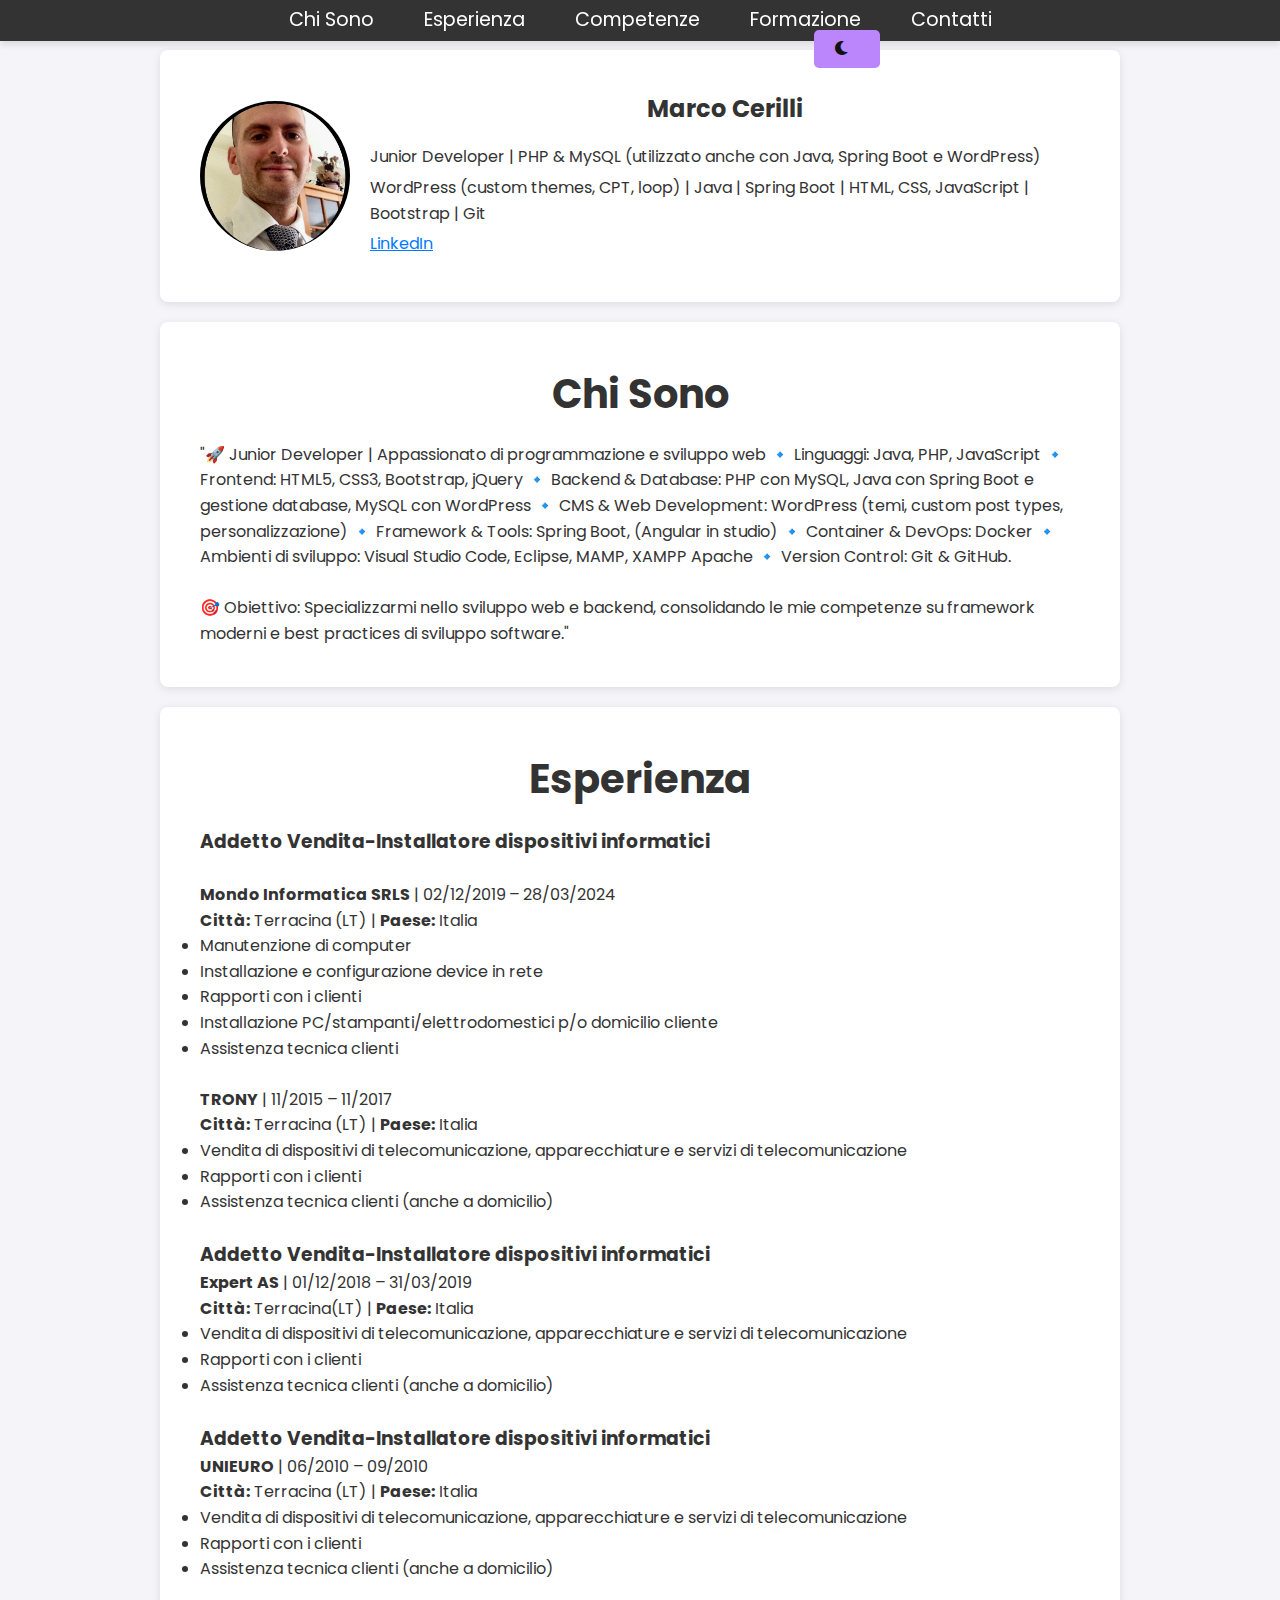
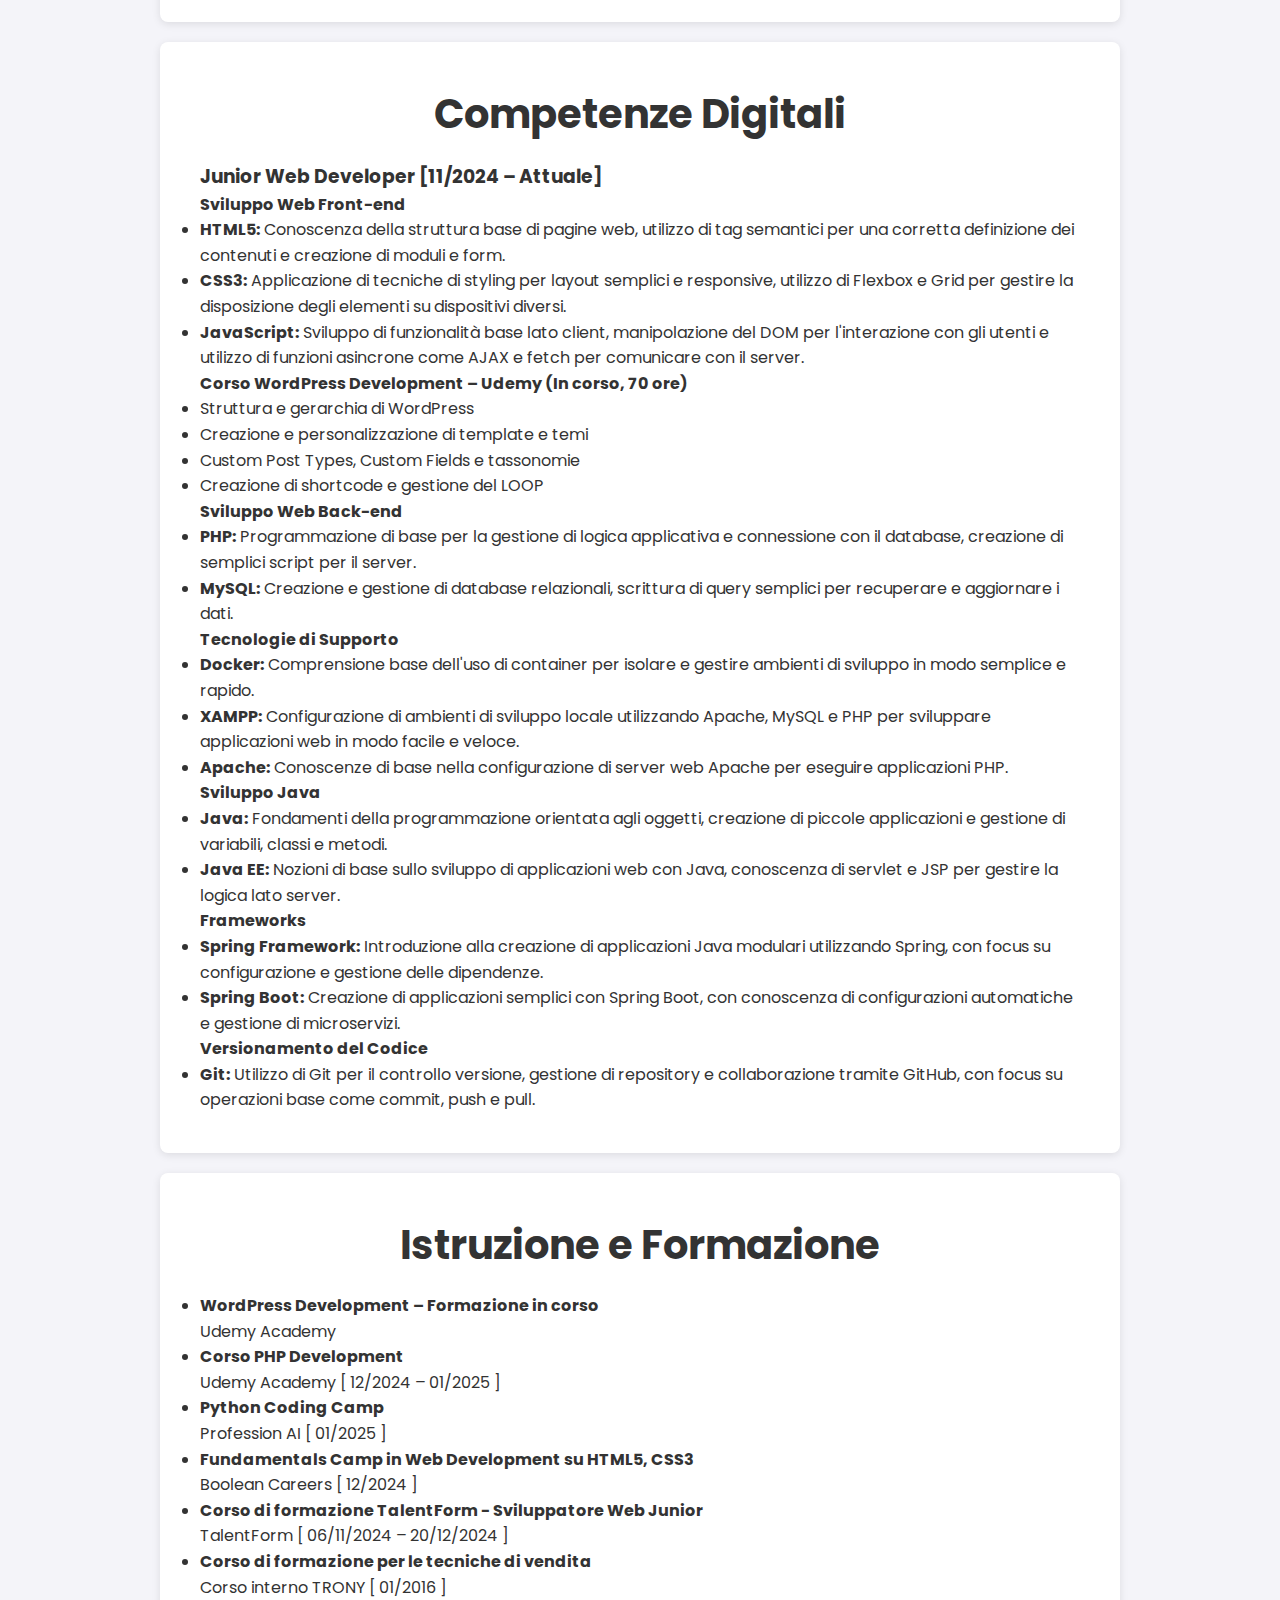
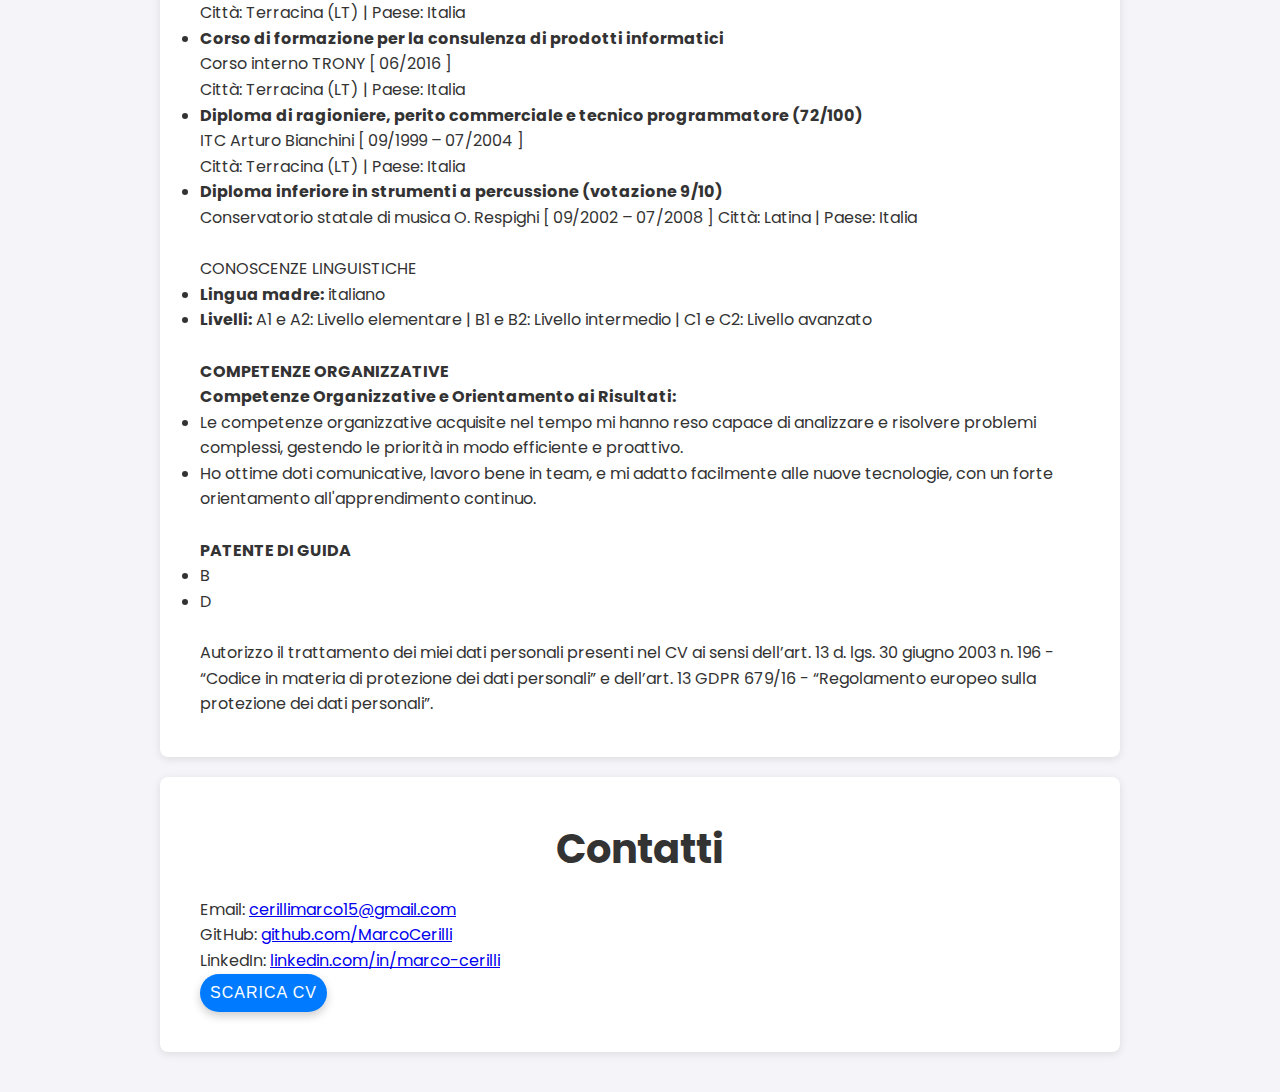
==== index.html @ 7a3f67c1 "Update index.html" ====
<!DOCTYPE html>
<html lang="it">
<head>
    <meta charset="UTF-8">
    <meta name="viewport" content="width=device-width, initial-scale=1.0">
    <title>CV Interattivo - Marco Cerilli</title>
    <link rel="stylesheet" href="style.css">
    <link rel="stylesheet" href="https://cdnjs.cloudflare.com/ajax/libs/font-awesome/6.0.0-beta3/css/all.min.css">
    <link rel="stylesheet" href="//fonts.googleapis.com/css2?family=Poppins:wght@300;400;600&display=swap" >


</head>
<body>


    <button id="darkModeBtn">
        <i class="fas fa-moon"></i> <!-- Icona luna -->
    </button>

    <section class="profile">
        <img src="foto_profilo.jpg" alt="Profile Picture">
        <div class="info">
            <h2>Marco Cerilli</h2>
            <p>Junior Developer | PHP & MySQL (utilizzato anche con Java, Spring Boot e WordPress)</p>
            <p>WordPress (custom themes, CPT, loop) | Java | Spring Boot | HTML, CSS, JavaScript | Bootstrap | Git</p>
            <p><a href="https://www.linkedin.com/in/marco-cerillia/">LinkedIn</a></p>
        </div>
    </section>
    <nav>
        <ul>
            <li><a href="#about">Chi Sono</a></li>
            <li><a href="#experience">Esperienza</a></li>
            <li><a href="#skills">Competenze</a></li>
            <li><a href="#education">Formazione</a></li>
            <li><a href="#contact">Contatti</a></li>
        </ul>
    </nav>
    
    <section id="about">
        <h2>Chi Sono</h2>
        <p>"🚀 Junior Developer | Appassionato di programmazione e sviluppo web
            🔹 Linguaggi: Java, PHP, JavaScript
            🔹 Frontend: HTML5, CSS3, Bootstrap, jQuery
            🔹 Backend & Database: PHP con MySQL, Java con Spring Boot e gestione database, MySQL con WordPress
            🔹 CMS & Web Development: WordPress (temi, custom post types, personalizzazione)
            🔹 Framework & Tools: Spring Boot, (Angular in studio)
            🔹 Container & DevOps: Docker
            🔹 Ambienti di sviluppo: Visual Studio Code, Eclipse, MAMP, XAMPP Apache
            🔹 Version Control: Git & GitHub.
            <br>
            <br>
            🎯 Obiettivo: Specializzarmi nello sviluppo web e backend, consolidando le mie competenze su framework moderni e best practices di sviluppo software."   </p>
    </section>

    <section id="experience">
        <h2>Esperienza</h2>
        
        <div class="job">
            <h3>Addetto Vendita-Installatore dispositivi informatici</h3><br>
            <p><strong>Mondo Informatica SRLS</strong> | 02/12/2019 – 28/03/2024</p>
            <p><strong>Città:</strong> Terracina (LT) | <strong>Paese:</strong> Italia</p>
            <ul>
                <li>Manutenzione di computer</li>
                <li>Installazione e configurazione device in rete</li>
                <li>Rapporti con i clienti</li>
                <li>Installazione PC/stampanti/elettrodomestici p/o domicilio cliente</li>
                <li>Assistenza tecnica clienti</li><br>
            </ul>
        </div>
    
        <div class="job">
            <p><strong>TRONY</strong> | 11/2015 – 11/2017</p>
            <p><strong>Città:</strong> Terracina (LT) | <strong>Paese:</strong> Italia</p>
            <ul>
                <li>Vendita di dispositivi di telecomunicazione, apparecchiature e servizi di telecomunicazione</li>
                <li>Rapporti con i clienti</li>
                <li>Assistenza tecnica clienti (anche a domicilio)</li><br>
            </ul>
        </div>
    
        <div class="job">
            <h3>Addetto Vendita-Installatore dispositivi informatici</h3>
            <p><strong>Expert AS</strong> | 01/12/2018 – 31/03/2019</p>
            <p><strong>Città:</strong> Terracina(LT)  | <strong>Paese:</strong> Italia</p>
            <ul>
                <li>Vendita di dispositivi di telecomunicazione, apparecchiature e servizi di telecomunicazione</li>
                <li>Rapporti con i clienti</li>
                <li>Assistenza tecnica clienti (anche a domicilio)</li><br>
            </ul>
        </div>
    
        <div class="job">
            <h3>Addetto Vendita-Installatore dispositivi informatici</h3>
            <p><strong>UNIEURO</strong> | 06/2010 – 09/2010</p>
            <p><strong>Città:</strong> Terracina (LT) | <strong>Paese:</strong> Italia</p>
            <ul>
            <li>Vendita di dispositivi di telecomunicazione, apparecchiature e servizi di telecomunicazione</li>
            <li>Rapporti con i clienti</li>
            <li>Assistenza tecnica clienti (anche a domicilio)</li>
            </ul>
        </div>
        </section>

    <section id="skills">
        <h2>Competenze Digitali</h2>
        
        <div class="competence">
            <h3>Junior Web Developer [11/2024 – Attuale]</h3>
            <h4>Sviluppo Web Front-end</h4>
            <ul>
                <li><strong>HTML5:</strong> Conoscenza della struttura base di pagine web, utilizzo di tag semantici per una corretta definizione dei contenuti e creazione di moduli e form.</li>
                <li><strong>CSS3:</strong> Applicazione di tecniche di styling per layout semplici e responsive, utilizzo di Flexbox e Grid per gestire la disposizione degli elementi su dispositivi diversi.</li>
                <li><strong>JavaScript:</strong> Sviluppo di funzionalità base lato client, manipolazione del DOM per l'interazione con gli utenti e utilizzo di funzioni asincrone come AJAX e fetch per comunicare con il server.</li>
            </ul>
    
            <h4>Corso WordPress Development – Udemy (In corso, 70 ore)</h4>
            <ul>
                <li>Struttura e gerarchia di WordPress</li>
                <li>Creazione e personalizzazione di template e temi</li>
                <li>Custom Post Types, Custom Fields e tassonomie</li>
                <li>Creazione di shortcode e gestione del LOOP</li>
            </ul>
        </div>
    
        <div class="competence">
            <h4>Sviluppo Web Back-end</h4>
            <ul>
                <li><strong>PHP:</strong> Programmazione di base per la gestione di logica applicativa e connessione con il database, creazione di semplici script per il server.</li>
                <li><strong>MySQL:</strong> Creazione e gestione di database relazionali, scrittura di query semplici per recuperare e aggiornare i dati.</li>
            </ul>
        </div>
    
        <div class="competence">
            <h4>Tecnologie di Supporto</h4>
            <ul>
                <li><strong>Docker:</strong> Comprensione base dell'uso di container per isolare e gestire ambienti di sviluppo in modo semplice e rapido.</li>
                <li><strong>XAMPP:</strong> Configurazione di ambienti di sviluppo locale utilizzando Apache, MySQL e PHP per sviluppare applicazioni web in modo facile e veloce.</li>
                <li><strong>Apache:</strong> Conoscenze di base nella configurazione di server web Apache per eseguire applicazioni PHP.</li>
            </ul>
        </div>
    
        <div class="competence">
            <h4>Sviluppo Java</h4>
            <ul>
                <li><strong>Java:</strong> Fondamenti della programmazione orientata agli oggetti, creazione di piccole applicazioni e gestione di variabili, classi e metodi.</li>
                <li><strong>Java EE:</strong> Nozioni di base sullo sviluppo di applicazioni web con Java, conoscenza di servlet e JSP per gestire la logica lato server.</li>
            </ul>
        </div>
    
        <div class="competence">
            <h4>Frameworks</h4>
            <ul>
                <li><strong>Spring Framework:</strong> Introduzione alla creazione di applicazioni Java modulari utilizzando Spring, con focus su configurazione e gestione delle dipendenze.</li>
                <li><strong>Spring Boot:</strong> Creazione di applicazioni semplici con Spring Boot, con conoscenza di configurazioni automatiche e gestione di microservizi.</li>
            </ul>
        </div>
    
        <div class="competence">
            <h4>Versionamento del Codice</h4>
            <ul>
                <li><strong>Git:</strong> Utilizzo di Git per il controllo versione, gestione di repository e collaborazione tramite GitHub, con focus su operazioni base come commit, push e pull.</li>
            </ul>
        </div>
    </section>
    
    <section id="education">
        <h2>Istruzione e Formazione</h2>
        
        <ul>
            <li>
                <strong>WordPress Development – Formazione in corso</strong><br>
                Udemy Academy <br>
                
            </li>
            
            <li>
                <strong>Corso PHP Development</strong><br>
                Udemy Academy [ 12/2024 – 01/2025 ]<br>
           
            </li>
            
            <li>
                <strong>Python Coding Camp</strong><br>
                Profession AI [ 01/2025 ]
            </li>
            
            <li>
                <strong>Fundamentals Camp in Web Development su HTML5, CSS3</strong><br>
                Boolean Careers [ 12/2024 ]
            </li>
            
            <li>
                <strong>Corso di formazione TalentForm - Sviluppatore Web Junior</strong><br>
                TalentForm [ 06/11/2024 – 20/12/2024 ]<br>
         
            </li>
            
            <li>
                <strong>Corso di formazione per le tecniche di vendita</strong><br>
                Corso interno TRONY [ 01/2016 ]<br>
                Città: Terracina (LT) | Paese: Italia
            </li>
            
            <li>
                <strong>Corso di formazione per la consulenza di prodotti informatici</strong><br>
                Corso interno TRONY [ 06/2016 ]<br>
                Città: Terracina (LT) | Paese: Italia
            </li>
            
            <li>
                <strong>Diploma di ragioniere, perito commerciale e tecnico programmatore (72/100)</strong><br>
                ITC Arturo Bianchini [ 09/1999 – 07/2004 ]<br>
                Città: Terracina (LT) | Paese: Italia
            </li>
            
            <li>
                <strong>Diploma inferiore in strumenti a percussione (votazione 9/10)</strong><br>
                Conservatorio statale di musica O. Respighi [ 09/2002 – 07/2008 ]
                Città: Latina | Paese: Italia
            </li>
        </ul>
    <br
        <h4>CONOSCENZE LINGUISTICHE</h4>
        <ul>
            <li><strong>Lingua madre:</strong> italiano</li>
            <li><strong>Livelli:</strong> A1 e A2: Livello elementare | B1 e B2: Livello intermedio | C1 e C2: Livello avanzato</li>
        </ul>
    <br>
        <h4>COMPETENZE ORGANIZZATIVE</h4>
        <p><strong>Competenze Organizzative e Orientamento ai Risultati:</strong></p>
        <ul>
            <li>Le competenze organizzative acquisite nel tempo mi hanno reso capace di analizzare e risolvere problemi complessi, gestendo le priorità in modo efficiente e proattivo.</li>
            <li>Ho ottime doti comunicative, lavoro bene in team, e mi adatto facilmente alle nuove tecnologie, con un forte orientamento all'apprendimento continuo.</li>
        </ul>
    <br>
        <h4>PATENTE DI GUIDA</h4>
        <ul>
           
            <li>B</li>
            <li>D</li>
        </ul>
    <br>
        <p>Autorizzo il trattamento dei miei dati personali presenti nel CV ai sensi dell’art. 13 d. lgs. 30 giugno 2003 n. 196 - “Codice in materia di protezione dei dati personali” e dell’art. 13 GDPR 679/16 - “Regolamento europeo sulla protezione dei dati personali”.</p>
    </section>

    <section id="contact">
        <h2>Contatti</h2>
        <!-- Link email -->
    <p>Email: <a href="mailto:cerillimarco15@gmail.com">cerillimarco15@gmail.com</a></p>
    
    <!-- Link GitHub -->
    <p>GitHub: <a href="https://github.com/MarcoCerilli" target="_blank">github.com/MarcoCerilli</a></p>
    
    <!-- Link LinkedIn -->
    <p>LinkedIn: <a href="https://www.linkedin.com/in/marco-cerilli/" target="_blank">linkedin.com/in/marco-cerilli</a></p>
    
        <button id="downloadCV">Scarica CV</button>
    </section>

    <script src="script.js"></script>



</body>
</html>
---- style.css ----
/* Reset base */
* {
    margin: 0;
    padding: 0;
    box-sizing: border-box;
}

body {
    padding-top: 0px; /* Aumentato il padding-top per lasciare più spazio sopra */
    font-family: 'Poppins', sans-serif;
    background-color: #f4f4f9;
    color: #333;
    line-height: 1.6;
    padding: 20px;
    max-width: 1000px;
    margin: 0 auto; /* Garantisce che il contenuto sia centrato */
    transition: background-color 0.3s ease, color 0.3s ease;
    box-sizing: border-box; /* Garantisce che padding e margine non influiscano sulla larghezza totale */
}

/* Pulsante Modalità Scura */
#darkModeBtn {
    background-color: #007bff;
    color: white;
    padding: 10px 20px;
    border: none;
    border-radius: 5px;
    cursor: pointer;
    font-size: 1.2rem;
    display: inline-block; /* Rendiamo il bottone visibile */
    margin: 10px 0; /* Distanza dal bordo superiore */
    transition: background-color 0.3s ease;
}

#darkModeBtn:hover {
    background-color: #0056b3;
}

#darkModeBtn i {
    margin-right: 10px; /* Distanza tra l'icona e il testo */
}

/* Header */
h1, h2 {
    text-align: center;
    font-size: 2.5rem;
    margin-bottom: 1rem;
    color: #333;
}

h1 {
    font-size: 3rem;
    color: #0056b3;
    text-transform: uppercase;
    letter-spacing: 2px;
}

/* Modalità Scura */
body.dark-mode {
    background-color: #121212;
    color: #e0e0e0;
}

body.dark-mode h1, body.dark-mode h2, body.dark-mode h3, body.dark-mode h4, body.dark-mode p, body.dark-mode li {
    color: #e0e0e0; /* Rende il testo visibile in modalità scura */
}

body.dark-mode a {
    color: #bb86fc;
}

body.dark-mode header {
    background-color: #1f1f1f;
}

body.dark-mode section {
    background-color: #333;
    color: #e0e0e0;
}

/* Transizione Modalità Scura */
body.dark-mode nav {
    background-color: #1f1f1f;
}

body.dark-mode footer {
    background-color: #1f1f1f;
    color: #e0e0e0;
}

/* Sezione Profilo */
.profile {
    display: flex;
    align-items: center;
    justify-content: center;
    margin-top: 30px;
    text-align: left; /* Allinea il testo a sinistra */
}

.profile img {
    border-radius: 50%;
    width: 150px;
    height: 150px;
    margin-right: 20px;
}

.profile .info {
    color: #333;
    font-size: 1rem;
}

.profile .info h2 {
    font-size: 1.5rem;
    font-weight: bold;
}

.profile .info p {
    font-size: 1rem;
    margin: 5px 0;
}

.profile .info a {
    color: #007bff;
    text-decoration: underline;
}

.profile .info a:hover {
    color: #0056b3;
}

/* Aggiungi foto e informazioni professionali */
section {
    background-color: white;
    padding: 20px;
    margin: 20px 0;
    border-radius: 8px;
    box-shadow: 0 2px 8px rgba(0, 0, 0, 0.1);
    animation: fadeIn 1s ease-out;
}

/* Animazioni */
@keyframes fadeIn {
    0% {
        opacity: 0;
        transform: translateY(20px);
    }
    100% {
        opacity: 1;
        transform: translateY(0);
    }
}

@keyframes fadeInUp {
    0% {
        opacity: 0;
        transform: translateY(30px);
    }
    100% {
        opacity: 1;
        transform: translateY(0);
    }
}

/* Navbar (se necessaria) */
nav {
    background-color: #333;
    padding: 5px;
    position: fixed;
    width: 100%;
    top: 0;
    left: 0;
    z-index: 1000;
    box-shadow: 0 4px 6px rgba(0, 0, 0, 0.1);
}

nav ul {
    display: flex;
    justify-content: center;
}

nav ul li {
    list-style: none;
    margin: 0 15px;
}

nav ul li a {
    color: white;
    font-size: 1.2rem;
    text-decoration: none;
    padding: 10px;
}

nav ul li a:hover {
    color: #007bff;
}

/* Footer */
footer {
    background-color: #333;
    color: white;
    text-align: center;
    padding: 10px;
    margin-top: 50px;
}

/* Pulsante Scarica CV */
#downloadCVBtn {
    background-color: #007bff;
    color: white;
    padding: 12px 25px; /* Spazio maggiore per il testo */
    border: none;
    border-radius: 8px;
    cursor: pointer;
    font-size: 1.2rem;
    display: inline-block;
    text-align: center; /* Centra il testo all'interno */
    transition: background-color 0.3s ease;
    font-family: 'Poppins', sans-serif; /* Usa un font più moderno e leggibile */
    min-width: 200px; /* Assicura che il pulsante abbia una larghezza minima */
    text-decoration: none;
    box-shadow: 0 4px 6px rgba(0, 0, 0, 0.2); /* Aggiunge un'ombra leggera per il pulsante */
}

#downloadCVBtn:hover {
    background-color: #0056b3;
}

#downloadCVBtn:active {
    background-color: #003d82; /* Colore più scuro al clic */
}

/* Dark mode button */
#darkModeBtn {
    position: fixed;  /* Fissa il pulsante */
    top: 20px;         /* Distanza dalla parte superiore della pagina, sotto la navbar */
    right: 400px;       /* Distanza dal lato destro */
    background-color: #bb86fc;
    color: #121212;
    padding: 10px 20px;
    border-radius: 5px;
    cursor: pointer;
    font-size: 1rem;
    border: none;
    z-index: 1001;      /* Assicurati che il pulsante stia sopra la navbar */
    transition: background-color 0.3s ease;
}

#darkModeBtn:hover {
    background-color: #9a4eeb;
}

.content-wrapper {
    max-width: 1000px; /* Mantiene il contenuto centrato e limitato */
    margin: 0 auto; /* Centra il contenuto */
    padding-top: 70px; /* Aggiungi padding per separare dal navbar */
    background-color: white; /* Sfondo bianco per il contenuto */
    padding: 20px; /* Padding per dare spazio tra il contenuto e il bordo */
    border-radius: 8px; /* Rendi il bordo del contenuto arrotondato */
    box-shadow: 0 2px 8px rgba(0, 0, 0, 0.1); /* Aggiungi una leggera ombra per il contenuto */
}
section {
    background-color: white;
    padding: 40px; /* Aumentato il padding per ingrandire lo spazio intorno al contenuto */
    margin: 20px 0;
    border-radius: 8px;
    box-shadow: 0 2px 8px rgba(0, 0, 0, 0.1);
    animation: fadeIn 1s ease-out;
}

#downloadCV {
    background-color: #007bff; /* Colore di sfondo blu */
    color: white; /* Colore del testo bianco */
    font-size: 1.0rem; /* Dimensione del font */
    padding: 10px 10px; /* Distanze interne (padding) per renderlo più grande */
    border-radius: 30px; /* Bordi arrotondati per un aspetto moderno */
    border: none; /* Rimuove il bordo di default */
    cursor: pointer; /* Cambia il cursore quando si passa sopra il pulsante */
    text-transform: uppercase; /* Trasforma il testo in maiuscolo */
    letter-spacing: 1px; /* Spaziatura tra le lettere per un effetto più elegante */
    box-shadow: 0 4px 10px rgba(0, 0, 0, 0.2); /* Aggiunge una leggera ombra per un effetto di profondità */
    transition: background-color 0.3s ease, transform 0.2s ease; /* Aggiungi una transizione per gli effetti */
}

#downloadCV:hover {
    background-color: #0056b3; /* Colore più scuro quando si passa sopra il pulsante */
    transform: translateY(-3px); /* Leggero sollevamento del pulsante quando si passa sopra */
}

#downloadCV:active {
    background-color: #004085; /* Colore ancora più scuro
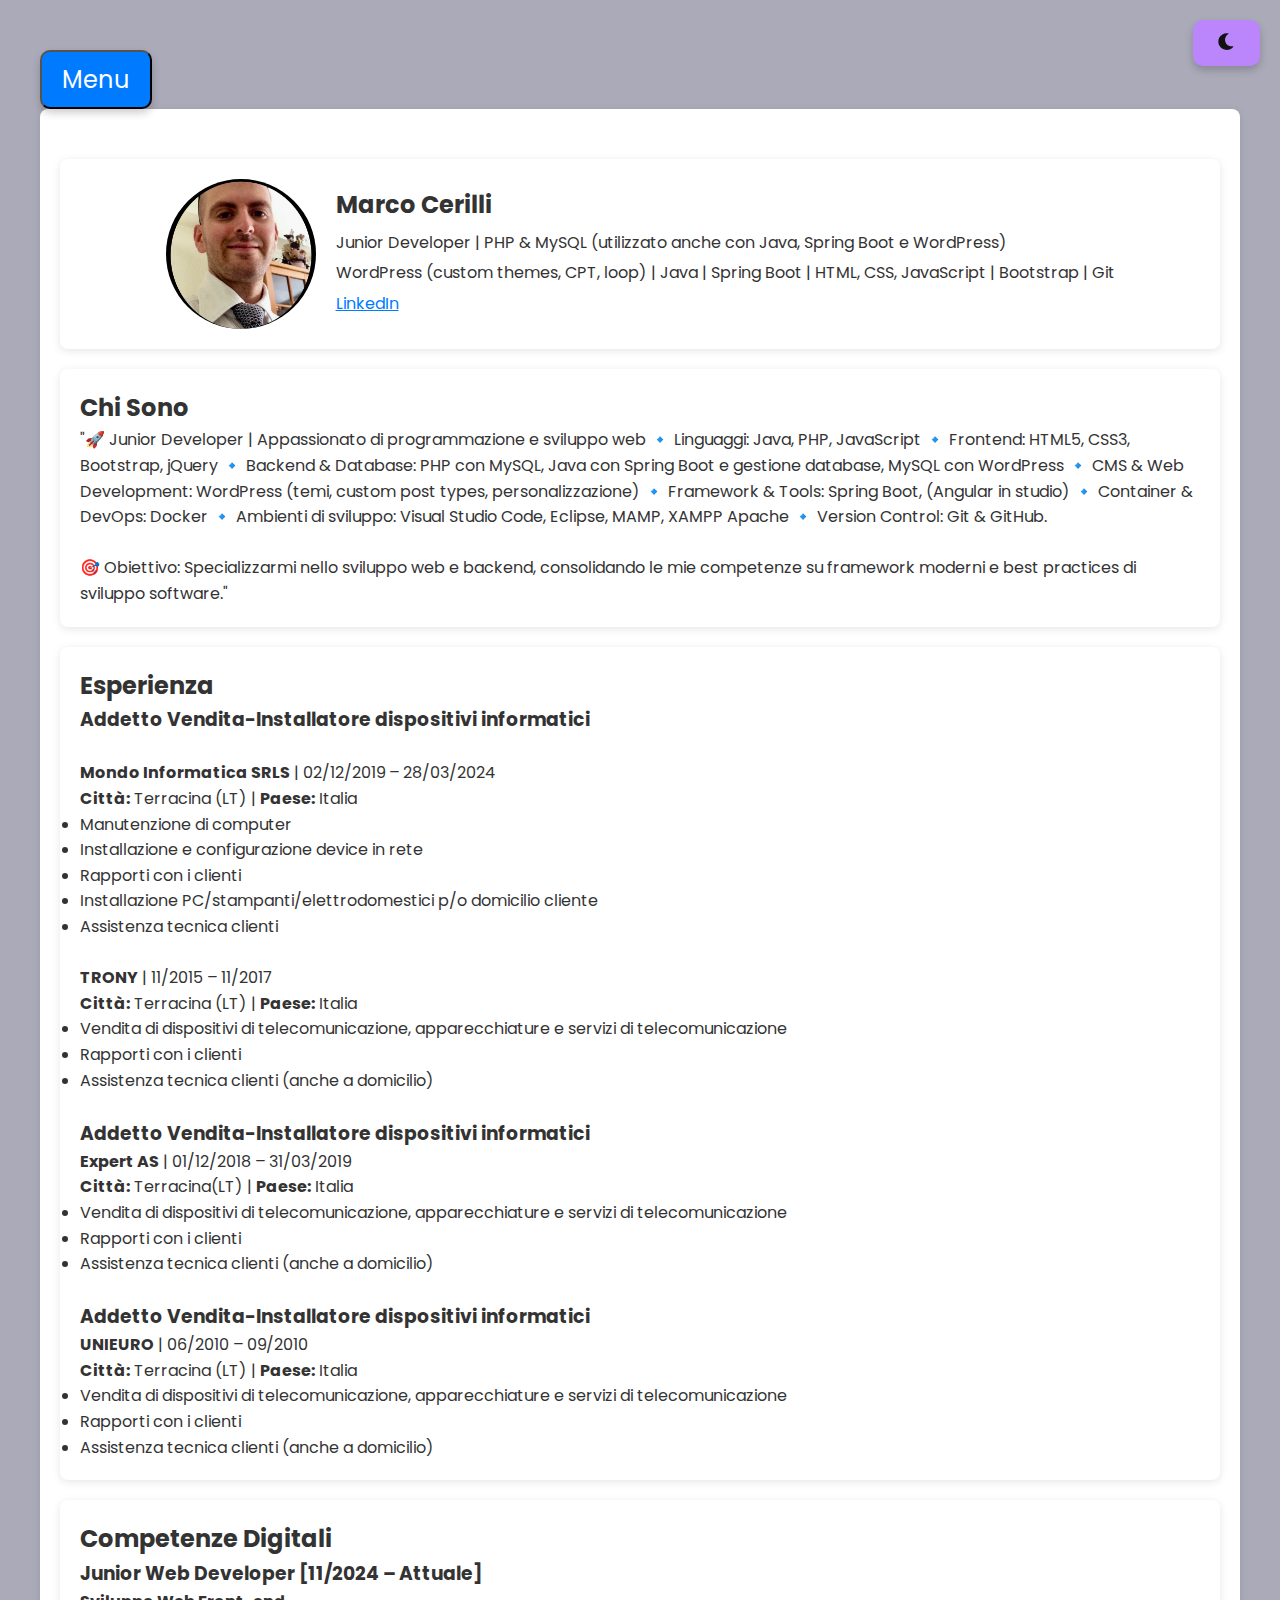
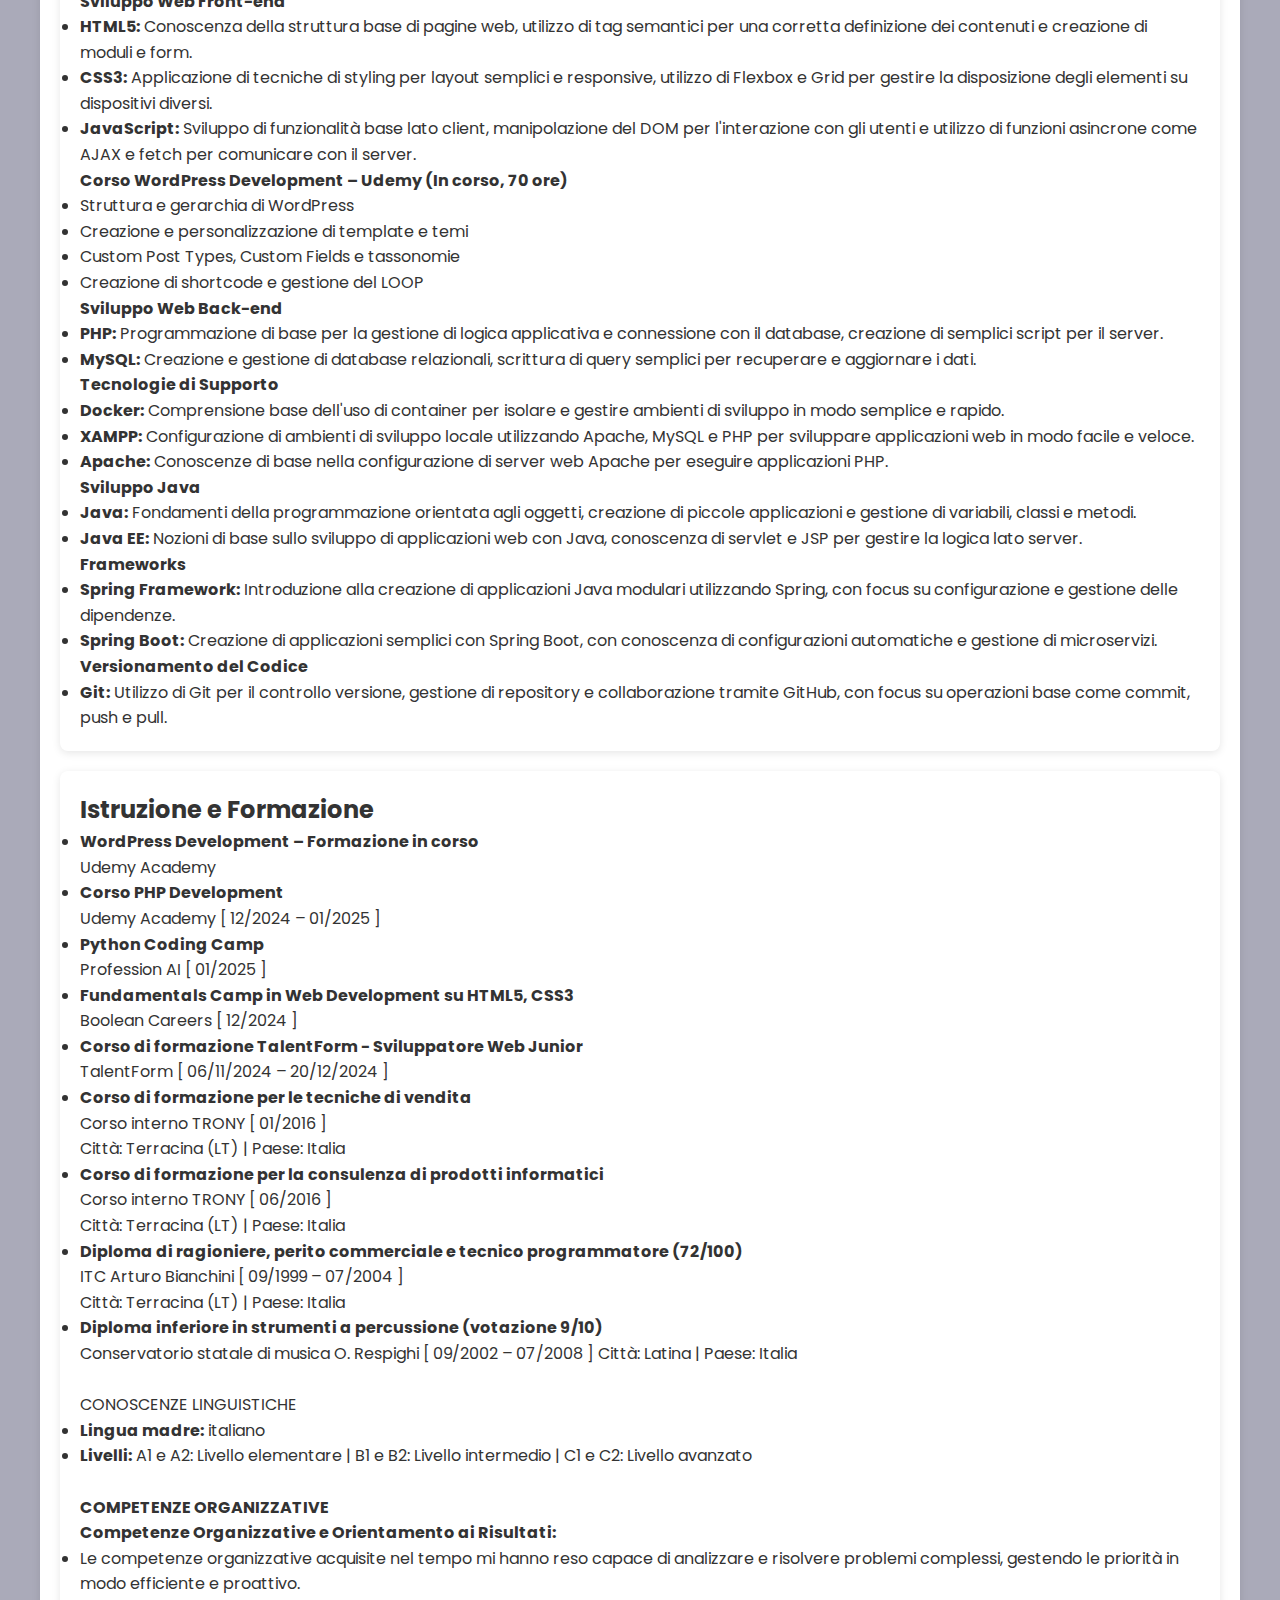
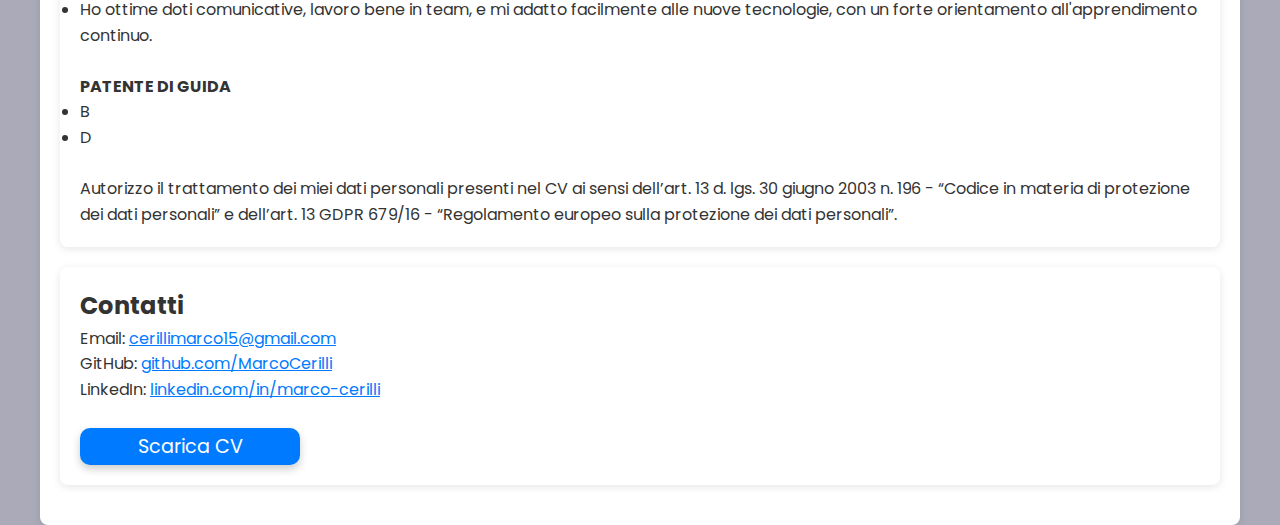
==== commit d511e698: "Aggiornamento file index, css ed ejs" ====
--- a/index.html
+++ b/index.html
@@ -12,10 +12,14 @@
 </head>
 <body>
 
+    <!-- Pulsante Menu -->
+    <button id="menuBtn">Menu</button>
 
     <button id="darkModeBtn">
         <i class="fas fa-moon"></i> <!-- Icona luna -->
     </button>
+
+    <div class="content-wrapper">
 
     <section class="profile">
         <img src="foto_profilo.jpg" alt="Profile Picture">
@@ -26,15 +30,17 @@
             <p><a href="https://www.linkedin.com/in/marco-cerillia/">LinkedIn</a></p>
         </div>
     </section>
-    <nav>
+
+   <!-- Navbar -->
+    <nav id="navbar">
         <ul>
             <li><a href="#about">Chi Sono</a></li>
             <li><a href="#experience">Esperienza</a></li>
-            <li><a href="#skills">Competenze</a></li>
-            <li><a href="#education">Formazione</a></li>
+            <li><a href="#skills">Competenze Digitali</a></li>
             <li><a href="#contact">Contatti</a></li>
         </ul>
     </nav>
+
     
     <section id="about">
         <h2>Chi Sono</h2>
@@ -253,13 +259,13 @@
     
     <!-- Link LinkedIn -->
     <p>LinkedIn: <a href="https://www.linkedin.com/in/marco-cerilli/" target="_blank">linkedin.com/in/marco-cerilli</a></p>
-    
-        <button id="downloadCV">Scarica CV</button>
-    </section>
+    <br>
+        <button id="downloadCVBtn">Scarica CV</button>
+    </section>
+</div>
+
+
 
     <script src="script.js"></script>
-
-
-
 </body>
 </html>
--- a/style.css
+++ b/style.css
@@ -5,54 +5,17 @@
     box-sizing: border-box;
 }
 
+/* Corpo del documento */
 body {
-    padding-top: 0px; /* Aumentato il padding-top per lasciare più spazio sopra */
     font-family: 'Poppins', sans-serif;
-    background-color: #f4f4f9;
+    background-color: #aaaab9;
     color: #333;
     line-height: 1.6;
-    padding: 20px;
-    max-width: 1000px;
-    margin: 0 auto; /* Garantisce che il contenuto sia centrato */
+    padding-top: 50px; /* Spazio per la navbar fissa */
+    max-width: 1200px; /* Aumentato per rendere il wrapper più largo */
+    margin: 0 auto;
     transition: background-color 0.3s ease, color 0.3s ease;
-    box-sizing: border-box; /* Garantisce che padding e margine non influiscano sulla larghezza totale */
-}
-
-/* Pulsante Modalità Scura */
-#darkModeBtn {
-    background-color: #007bff;
-    color: white;
-    padding: 10px 20px;
-    border: none;
-    border-radius: 5px;
-    cursor: pointer;
-    font-size: 1.2rem;
-    display: inline-block; /* Rendiamo il bottone visibile */
-    margin: 10px 0; /* Distanza dal bordo superiore */
-    transition: background-color 0.3s ease;
-}
-
-#darkModeBtn:hover {
-    background-color: #0056b3;
-}
-
-#darkModeBtn i {
-    margin-right: 10px; /* Distanza tra l'icona e il testo */
-}
-
-/* Header */
-h1, h2 {
-    text-align: center;
-    font-size: 2.5rem;
-    margin-bottom: 1rem;
-    color: #333;
-}
-
-h1 {
-    font-size: 3rem;
-    color: #0056b3;
-    text-transform: uppercase;
-    letter-spacing: 2px;
+    box-sizing: border-box;
 }
 
 /* Modalità Scura */
@@ -62,14 +25,14 @@
 }
 
 body.dark-mode h1, body.dark-mode h2, body.dark-mode h3, body.dark-mode h4, body.dark-mode p, body.dark-mode li {
-    color: #e0e0e0; /* Rende il testo visibile in modalità scura */
+    color: #e0e0e0;
 }
 
 body.dark-mode a {
     color: #bb86fc;
 }
 
-body.dark-mode header {
+body.dark-mode header, body.dark-mode nav, body.dark-mode footer {
     background-color: #1f1f1f;
 }
 
@@ -78,14 +41,146 @@
     color: #e0e0e0;
 }
 
-/* Transizione Modalità Scura */
-body.dark-mode nav {
-    background-color: #1f1f1f;
-}
-
-body.dark-mode footer {
-    background-color: #1f1f1f;
-    color: #e0e0e0;
+/* Pulsante Modalità Scura */
+#darkModeBtn {
+    position: fixed;
+    top: 20px;
+    right: 20px;
+    background-color: #bb86fc;
+    color: #121212;
+    padding: 12px 24px; /* Più ampio */
+    border-radius: 10px; /* Bordi arrotondati più morbidi */
+    cursor: pointer;
+    font-size: 1.2rem;
+    border: none;
+    z-index: 1001;
+    transition: background-color 0.3s ease, transform 0.3s ease, box-shadow 0.3s ease;
+    box-shadow: 0 4px 8px rgba(0, 0, 0, 0.2); /* Ombra più marcata */
+}
+
+#darkModeBtn:hover {
+    background-color: #9a4eeb;
+    transform: translateY(-4px); /* Effetto di sollevamento */
+}
+
+#darkModeBtn:active {
+    background-color: #7c40c7;
+    transform: translateY(0); /* Annulla sollevamento quando cliccato */
+}
+
+/* Pulsante Scarica CV */
+#downloadCVBtn {
+    background-color: #007bff;
+    color: white;
+    padding: 4px 8px; /* Più ampio */
+    border: none;
+    border-radius: 10px; /* Bordi arrotondati più morbidi */
+    cursor: pointer;
+    font-size: 1.2rem;
+    display: inline-block;
+    text-align: center;
+    transition: background-color 0.3s ease, transform 0.3s ease, box-shadow 0.3s ease;
+    font-family: 'Poppins', sans-serif;
+    min-width: 220px;
+    text-decoration: none;
+    box-shadow: 0 4px 8px rgba(0, 0, 0, 0.2); /* Ombra più marcata */
+}
+
+#downloadCVBtn:hover {
+    background-color: #0056b3;
+    transform: translateY(-4px); /* Effetto di sollevamento */
+}
+
+#downloadCVBtn:active {
+    background-color: #003d82;
+    transform: translateY(0); /* Annulla sollevamento quando cliccato */
+}
+
+/* Navbar a scomparsa */
+/* Animazione apertura/chiusura della navbar */
+nav {
+    background-color: #333;
+    padding: 10px;
+    position: fixed;
+    width: 100%;
+    top: -100%;  /* Inizialmente nascosta */
+    left: 0;
+    z-index: 1000;
+    box-shadow: 0 4px 6px rgba(0, 0, 0, 0.1);
+    transition: top 0.3s ease; /* Aggiunta animazione di apertura */
+}
+
+nav.show {
+    top: 0;  /* Quando la navbar è visibile */
+}
+
+nav ul {
+    display: flex;
+    justify-content: center;
+    flex-direction: column;
+    padding: 0;
+    margin: 0;
+}
+
+nav ul li {
+    list-style: none;
+    margin: 10px 0;
+}
+
+nav ul li a {
+    color: white;
+    font-size: 1.5rem;
+    text-decoration: none;
+    padding: 10px;
+}
+
+nav ul li a:hover {
+    color: #007bff;
+}
+/* Pulsante Menu (Hamburger) */
+#menuBtn {
+    display: inline-block;
+    cursor: pointer;
+    font-size: 1.5rem; /* Più grande e leggibile */
+    color: white;
+    padding: 10px 20px; /* Più spaziato, simile al pulsante 'Scarica CV' */
+    border-radius: 10px; /* Bordi arrotondati */
+    background-color: #007bff; /* Colore blu come il pulsante 'Scarica CV' */
+    transition: background-color 0.3s ease, transform 0.3s ease, box-shadow 0.3s ease;
+    box-shadow: 0 4px 8px rgba(0, 0, 0, 0.2); /* Ombra leggera */
+    font-family: 'Poppins', sans-serif;
+}
+
+#menuBtn:hover {
+    background-color: #0056b3; /* Colore più scuro quando si passa sopra */
+    transform: translateY(-4px); /* Effetto di sollevamento */
+}
+
+#menuBtn:active {
+    background-color: #003d82; /* Colore più scuro quando si preme */
+    transform: translateY(0); /* Annulla sollevamento quando si clicca */
+}
+
+#menuBtn span {
+    display: block;
+    width: 30px;
+    height: 4px;
+    background-color: white; /* Colore delle barre */
+    margin: 6px 0;
+    transition: all 0.3s ease;
+}
+
+/* Animazione hamburger per il pulsante */
+#menuBtn.open span:nth-child(1) {
+    transform: translateY(10px) rotate(45deg); /* Ruota la prima barra per formare una X */
+}
+
+#menuBtn.open span:nth-child(2) {
+    opacity: 0; /* Nasconde la barra centrale */
+}
+
+#menuBtn.open span:nth-child(3) {
+    transform: translateY(-10px) rotate(-45deg); /* Ruota la terza barra per formare una X */
 }
 
 /* Sezione Profilo */
@@ -94,7 +189,7 @@
     align-items: center;
     justify-content: center;
     margin-top: 30px;
-    text-align: left; /* Allinea il testo a sinistra */
+    text-align: left;
 }
 
 .profile img {
@@ -128,7 +223,7 @@
     color: #0056b3;
 }
 
-/* Aggiungi foto e informazioni professionali */
+/* Sezione generica */
 section {
     background-color: white;
     padding: 20px;
@@ -150,141 +245,98 @@
     }
 }
 
-@keyframes fadeInUp {
-    0% {
-        opacity: 0;
-        transform: translateY(30px);
-    }
-    100% {
-        opacity: 1;
-        transform: translateY(0);
-    }
-}
-
-/* Navbar (se necessaria) */
-nav {
-    background-color: #333;
-    padding: 5px;
-    position: fixed;
-    width: 100%;
-    top: 0;
-    left: 0;
-    z-index: 1000;
-    box-shadow: 0 4px 6px rgba(0, 0, 0, 0.1);
-}
-
-nav ul {
-    display: flex;
-    justify-content: center;
-}
-
-nav ul li {
-    list-style: none;
-    margin: 0 15px;
-}
-
-nav ul li a {
-    color: white;
-    font-size: 1.2rem;
-    text-decoration: none;
-    padding: 10px;
-}
-
-nav ul li a:hover {
-    color: #007bff;
-}
-
 /* Footer */
 footer {
-    background-color: #333;
-    color: white;
+    background-color: #080808;
+    color: rgb(255, 255, 255);
     text-align: center;
     padding: 10px;
     margin-top: 50px;
 }
 
-/* Pulsante Scarica CV */
-#downloadCVBtn {
-    background-color: #007bff;
-    color: white;
-    padding: 12px 25px; /* Spazio maggiore per il testo */
-    border: none;
-    border-radius: 8px;
-    cursor: pointer;
-    font-size: 1.2rem;
-    display: inline-block;
-    text-align: center; /* Centra il testo all'interno */
-    transition: background-color 0.3s ease;
-    font-family: 'Poppins', sans-serif; /* Usa un font più moderno e leggibile */
-    min-width: 200px; /* Assicura che il pulsante abbia una larghezza minima */
-    text-decoration: none;
-    box-shadow: 0 4px 6px rgba(0, 0, 0, 0.2); /* Aggiunge un'ombra leggera per il pulsante */
-}
-
-#downloadCVBtn:hover {
-    background-color: #0056b3;
-}
-
-#downloadCVBtn:active {
-    background-color: #003d82; /* Colore più scuro al clic */
-}
-
-/* Dark mode button */
-#darkModeBtn {
-    position: fixed;  /* Fissa il pulsante */
-    top: 20px;         /* Distanza dalla parte superiore della pagina, sotto la navbar */
-    right: 400px;       /* Distanza dal lato destro */
-    background-color: #bb86fc;
-    color: #121212;
-    padding: 10px 20px;
-    border-radius: 5px;
-    cursor: pointer;
-    font-size: 1rem;
-    border: none;
-    z-index: 1001;      /* Assicurati che il pulsante stia sopra la navbar */
-    transition: background-color 0.3s ease;
-}
-
-#darkModeBtn:hover {
-    background-color: #9a4eeb;
-}
-
+/* Content Wrapper */
 .content-wrapper {
-    max-width: 1000px; /* Mantiene il contenuto centrato e limitato */
-    margin: 0 auto; /* Centra il contenuto */
-    padding-top: 70px; /* Aggiungi padding per separare dal navbar */
-    background-color: white; /* Sfondo bianco per il contenuto */
-    padding: 20px; /* Padding per dare spazio tra il contenuto e il bordo */
-    border-radius: 8px; /* Rendi il bordo del contenuto arrotondato */
-    box-shadow: 0 2px 8px rgba(0, 0, 0, 0.1); /* Aggiungi una leggera ombra per il contenuto */
-}
-section {
+    max-width: 1200px; /* Aumentato per un wrapper più largo */
+    margin: 0 auto;
+    padding-top: 90px;  /* Spazio per la navbar fissa */
     background-color: white;
-    padding: 40px; /* Aumentato il padding per ingrandire lo spazio intorno al contenuto */
-    margin: 20px 0;
+    padding: 20px;
     border-radius: 8px;
     box-shadow: 0 2px 8px rgba(0, 0, 0, 0.1);
-    animation: fadeIn 1s ease-out;
-}
-
-#downloadCV {
-    background-color: #007bff; /* Colore di sfondo blu */
-    color: white; /* Colore del testo bianco */
-    font-size: 1.0rem; /* Dimensione del font */
-    padding: 10px 10px; /* Distanze interne (padding) per renderlo più grande */
-    border-radius: 30px; /* Bordi arrotondati per un aspetto moderno */
-    border: none; /* Rimuove il bordo di default */
-    cursor: pointer; /* Cambia il cursore quando si passa sopra il pulsante */
-    text-transform: uppercase; /* Trasforma il testo in maiuscolo */
-    letter-spacing: 1px; /* Spaziatura tra le lettere per un effetto più elegante */
-    box-shadow: 0 4px 10px rgba(0, 0, 0, 0.2); /* Aggiunge una leggera ombra per un effetto di profondità */
-    transition: background-color 0.3s ease, transform 0.2s ease; /* Aggiungi una transizione per gli effetti */
-}
-
-#downloadCV:hover {
-    background-color: #0056b3; /* Colore più scuro quando si passa sopra il pulsante */
-    transform: translateY(-3px); /* Leggero sollevamento del pulsante quando si passa sopra */
-}
-
-#downloadCV:active {
-    background-color: #004085; /* Colore ancora più scuro
+}
+
+/* Responsive design per dispositivi mobili */
+@media (max-width: 768px) {
+    body {
+        padding: 10px;
+    }
+
+    h1 {
+        font-size: 2.5rem;
+    }
+
+    #darkModeBtn {
+        top: 10px;
+        right: 10px;
+    }
+
+    .profile {
+        flex-direction: column;
+        align-items: center;
+    }
+
+    .profile img {
+        width: 120px;
+        height: 120px;
+    }
+
+    section {
+        padding: 20px;
+    }
+
+    #downloadCVBtn {
+        width: 100%;
+        text-align: center;
+    }
+
+    nav ul {
+        flex-direction: column;
+    }
+
+    nav ul li {
+        margin: 10px 0;
+    }
+
+    footer {
+        font-size: 0.9rem;
+    }
+}
+
+@media (max-width: 480px) {
+    h1 {
+        font-size: 2rem;
+    }
+
+    #darkModeBtn {
+        font-size: 0.9rem;
+        padding: 8px 15px;
+    }
+
+    .profile img {
+        width: 100px;
+        height: 100px;
+    }
+
+    section {
+        padding: 15px;
+    }
+
+    #downloadCV {
+        padding: 10px 20px;
+        font-size: 1rem;
+    }
+}
+
+#contact a {
+    color: #007bff;
+}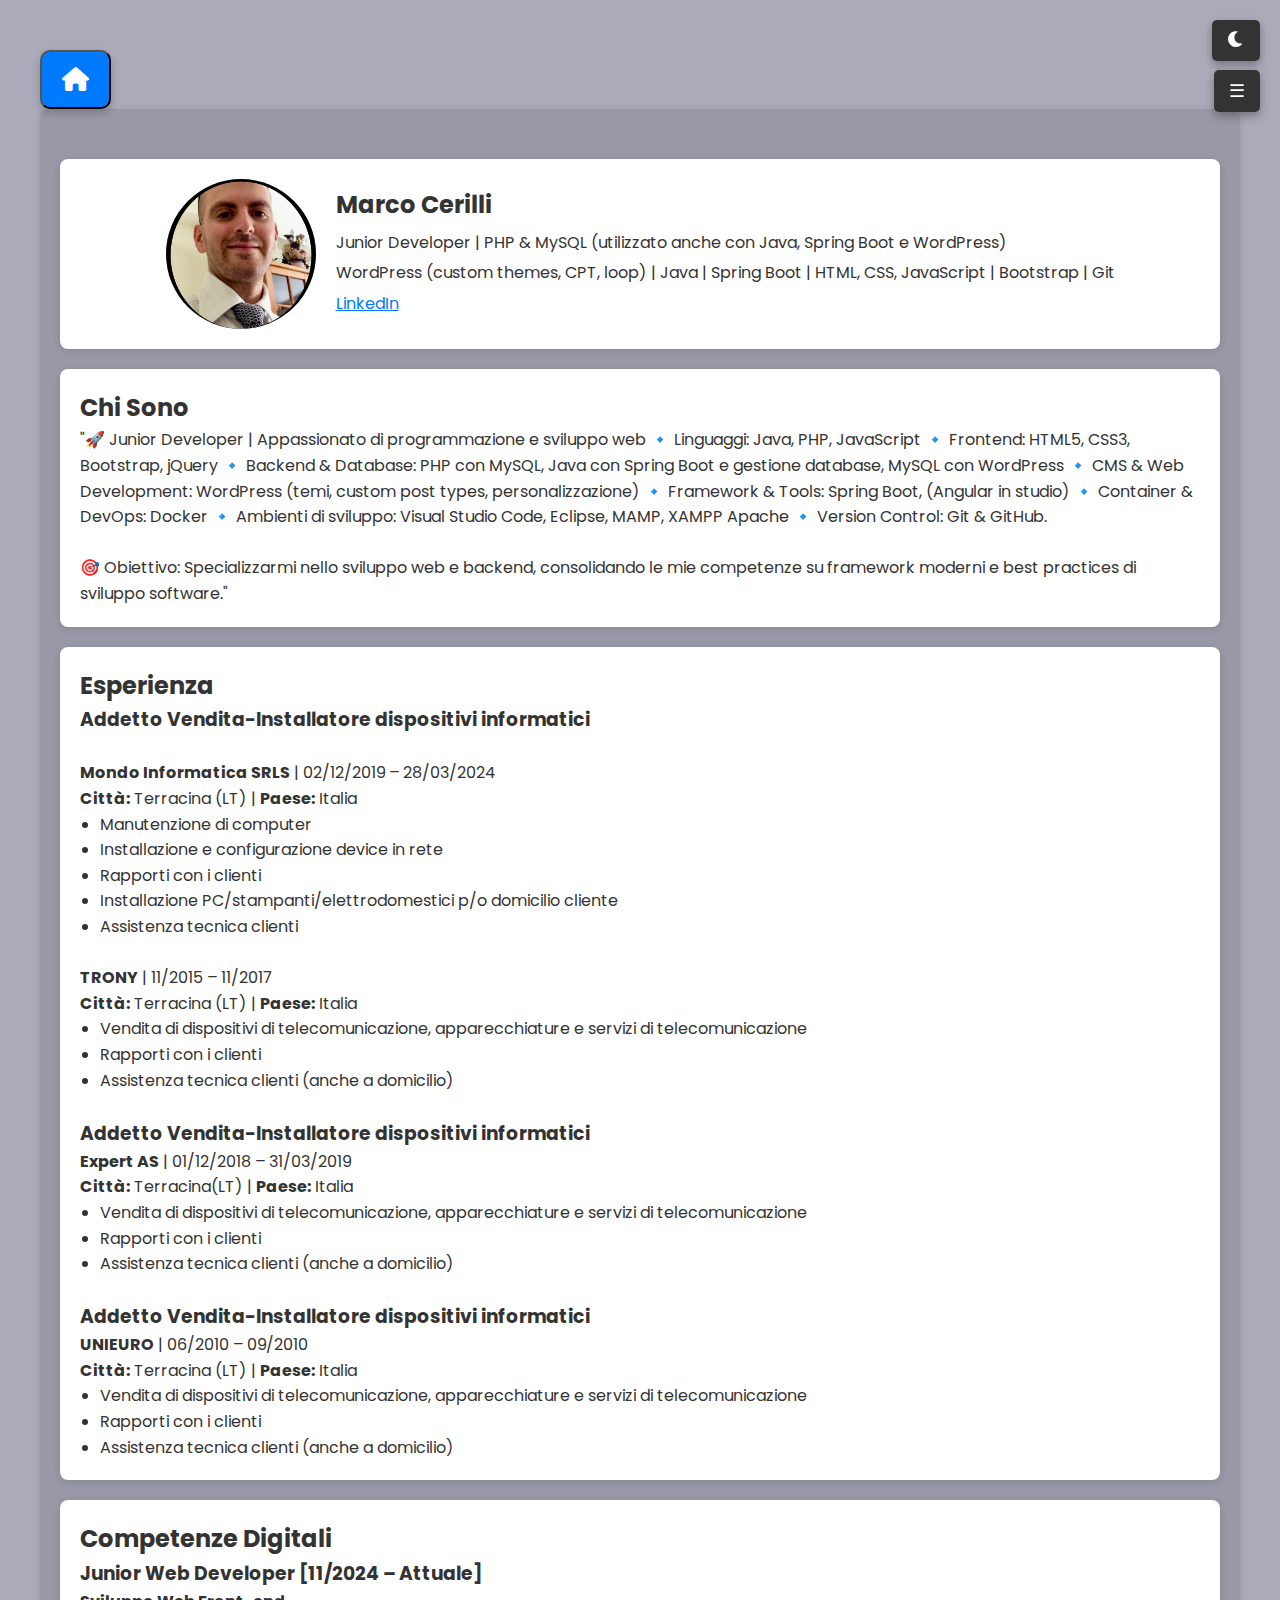
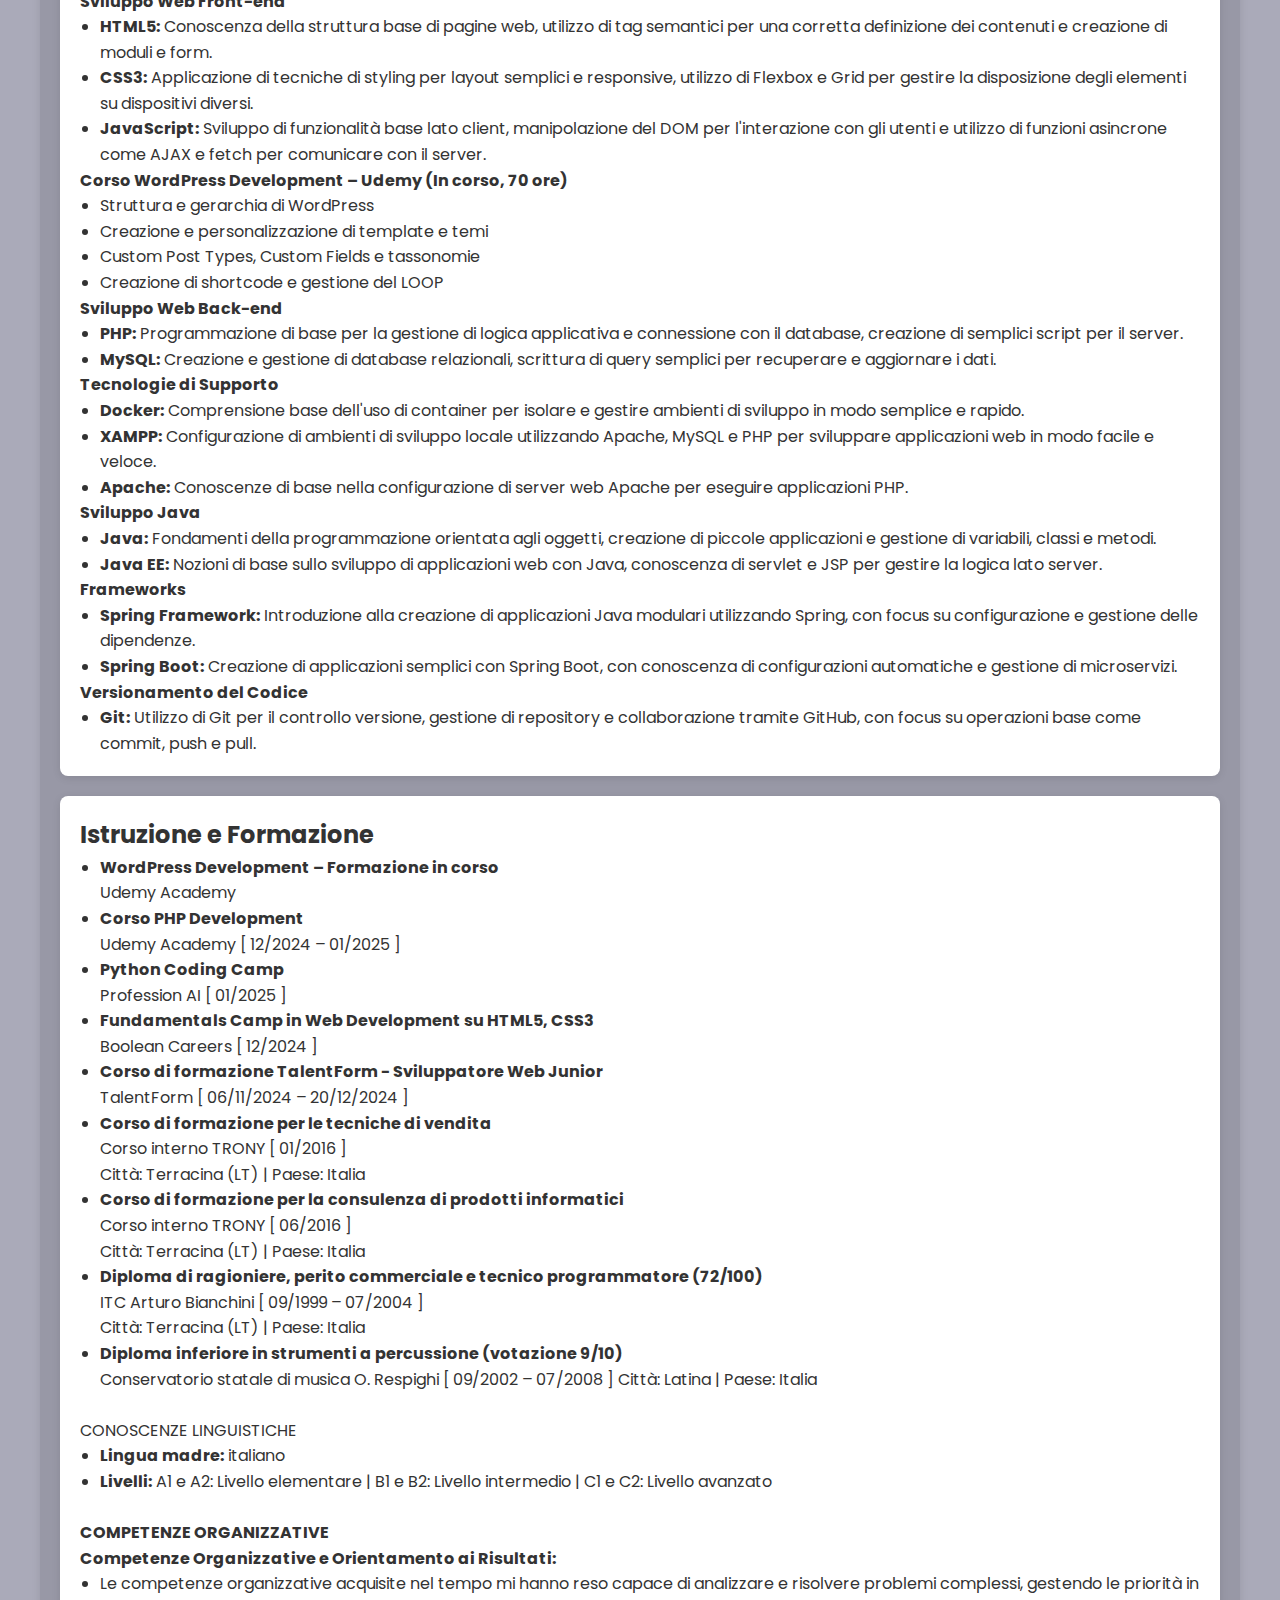
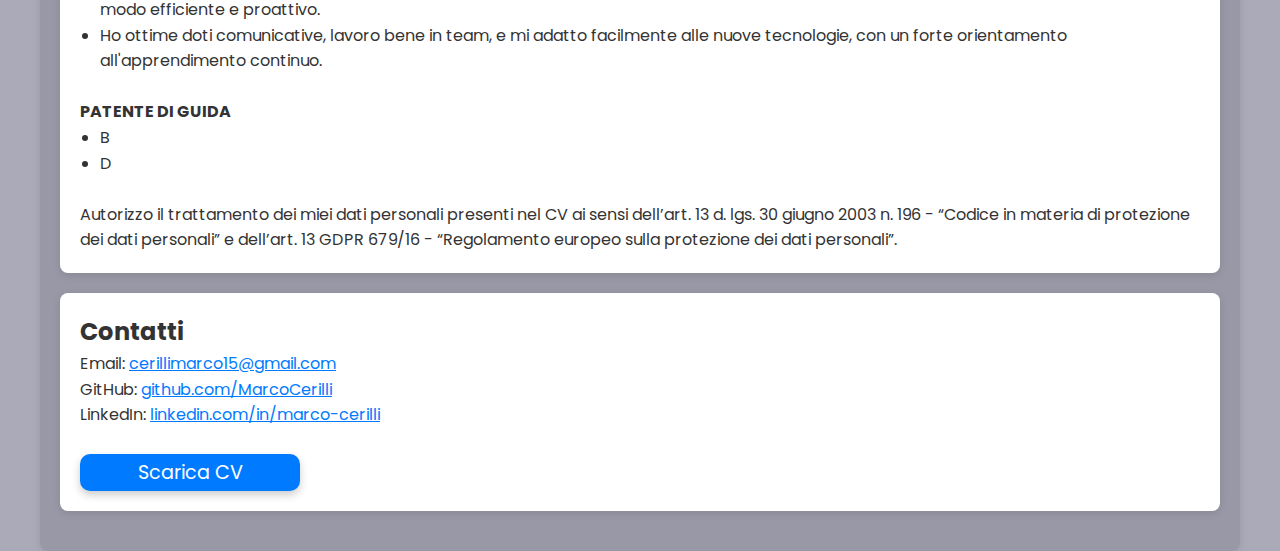
==== commit 4801bcf4: "Riaggiornamento dei file del CV" ====
--- a/index.html
+++ b/index.html
@@ -7,17 +7,23 @@
     <link rel="stylesheet" href="style.css">
     <link rel="stylesheet" href="https://cdnjs.cloudflare.com/ajax/libs/font-awesome/6.0.0-beta3/css/all.min.css">
     <link rel="stylesheet" href="//fonts.googleapis.com/css2?family=Poppins:wght@300;400;600&display=swap" >
+    
 
 
 </head>
 <body>
-
-    <!-- Pulsante Menu -->
-    <button id="menuBtn">Menu</button>
-
-    <button id="darkModeBtn">
-        <i class="fas fa-moon"></i> <!-- Icona luna -->
-    </button>
+<!-- Pulsante Menu -->
+<button id="menuBtn">
+    <i class="fas fa-home"></i> <!-- Icona casetta -->
+</button>
+
+<!-- Pulsante Dark Mode -->
+<button id="darkModeBtn">
+    <i class="fas fa-moon"></i> <!-- Icona luna -->
+</button>
+
+<!-- Pulsante Menu Fisso -->
+<button id="menuFixedBtn" class="menu-fixed-btn">☰</button>
 
     <div class="content-wrapper">
 
--- a/style.css
+++ b/style.css
@@ -42,31 +42,37 @@
 }
 
 /* Pulsante Modalità Scura */
+#darkModeBtn, 
+#menuFixedBtn {
+    position: fixed;
+    right: 20px; /* Mantiene entrambi allineati a destra */
+    background: #333;
+    color: white;
+    border: none;
+    padding: 10px 15px;
+    font-size: 18px;
+    border-radius: 5px;
+    cursor: pointer;
+    z-index: 1000;
+    box-shadow: 0px 4px 10px rgba(0, 0, 0, 0.3);
+    transition: background 0.3s;
+}
+
 #darkModeBtn {
-    position: fixed;
-    top: 20px;
-    right: 20px;
-    background-color: #bb86fc;
-    color: #121212;
-    padding: 12px 24px; /* Più ampio */
-    border-radius: 10px; /* Bordi arrotondati più morbidi */
-    cursor: pointer;
-    font-size: 1.2rem;
-    border: none;
-    z-index: 1001;
-    transition: background-color 0.3s ease, transform 0.3s ease, box-shadow 0.3s ease;
-    box-shadow: 0 4px 8px rgba(0, 0, 0, 0.2); /* Ombra più marcata */
-}
-
-#darkModeBtn:hover {
-    background-color: #9a4eeb;
-    transform: translateY(-4px); /* Effetto di sollevamento */
-}
-
-#darkModeBtn:active {
-    background-color: #7c40c7;
-    transform: translateY(0); /* Annulla sollevamento quando cliccato */
-}
+    top: 20px; /* Pulsante dark mode in alto */
+}
+
+#menuFixedBtn {
+    top: 70px; /* Pulsante menu subito sotto */
+}
+
+/* ✅ FIX per Mobile */
+@media screen and (max-width: 768px) {
+    #darkModeBtn, #menuFixedBtn {
+        right: 10px; /* Riduce lo spazio a destra per schermi piccoli */
+    }
+}
+
 
 /* Pulsante Scarica CV */
 #downloadCVBtn {
@@ -256,13 +262,15 @@
 
 /* Content Wrapper */
 .content-wrapper {
-    max-width: 1200px; /* Aumentato per un wrapper più largo */
+    max-width: 1800px; /* Aumentato per un wrapper più largo */
+    overflow: auto;
     margin: 0 auto;
     padding-top: 90px;  /* Spazio per la navbar fissa */
-    background-color: white;
+    background-color:  rgba(0, 0, 0, 0.1);
     padding: 20px;
     border-radius: 8px;
     box-shadow: 0 2px 8px rgba(0, 0, 0, 0.1);
+    position: relative;
 }
 
 /* Responsive design per dispositivi mobili */
@@ -339,4 +347,11 @@
 
 #contact a {
     color: #007bff;
-}+}
+ul {
+    padding-left: 20px; /* Aumenta se serve più spazio */
+    list-style-position: outside;
+    position: relative;
+}
+
+
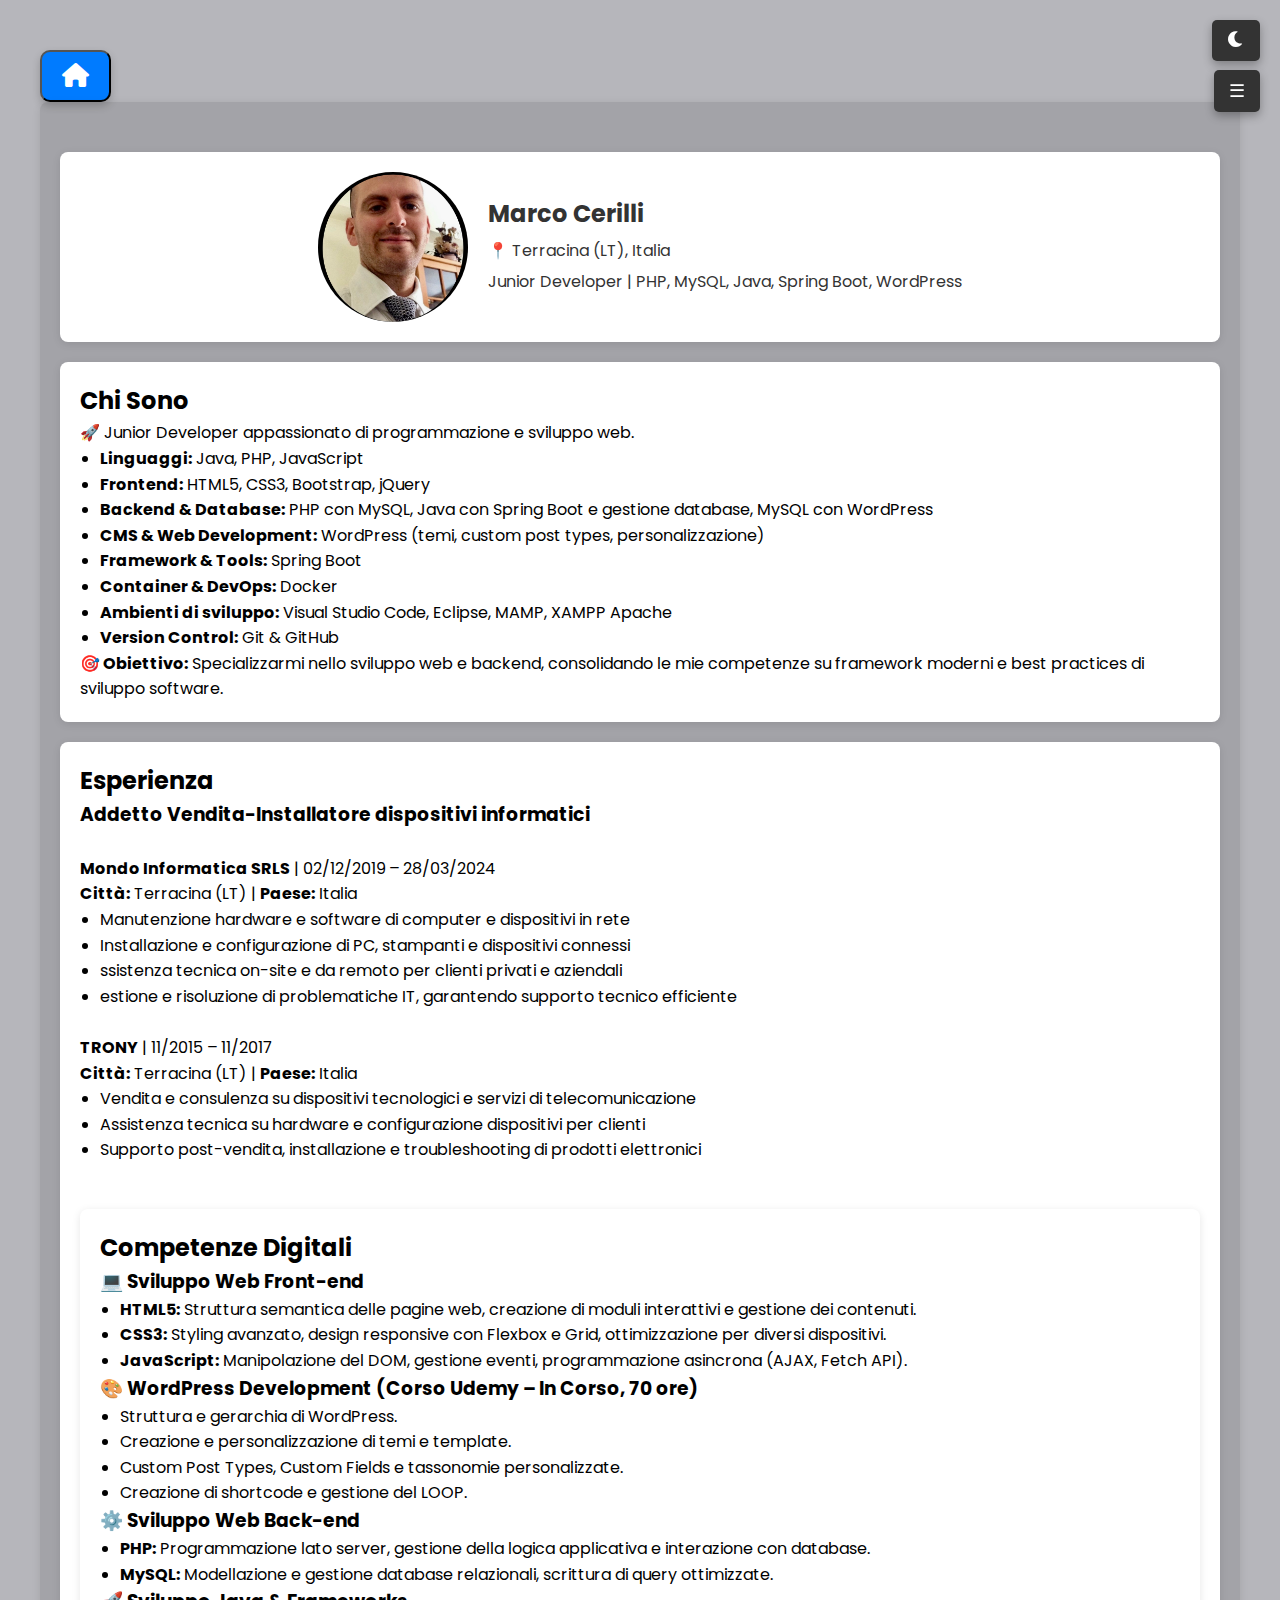
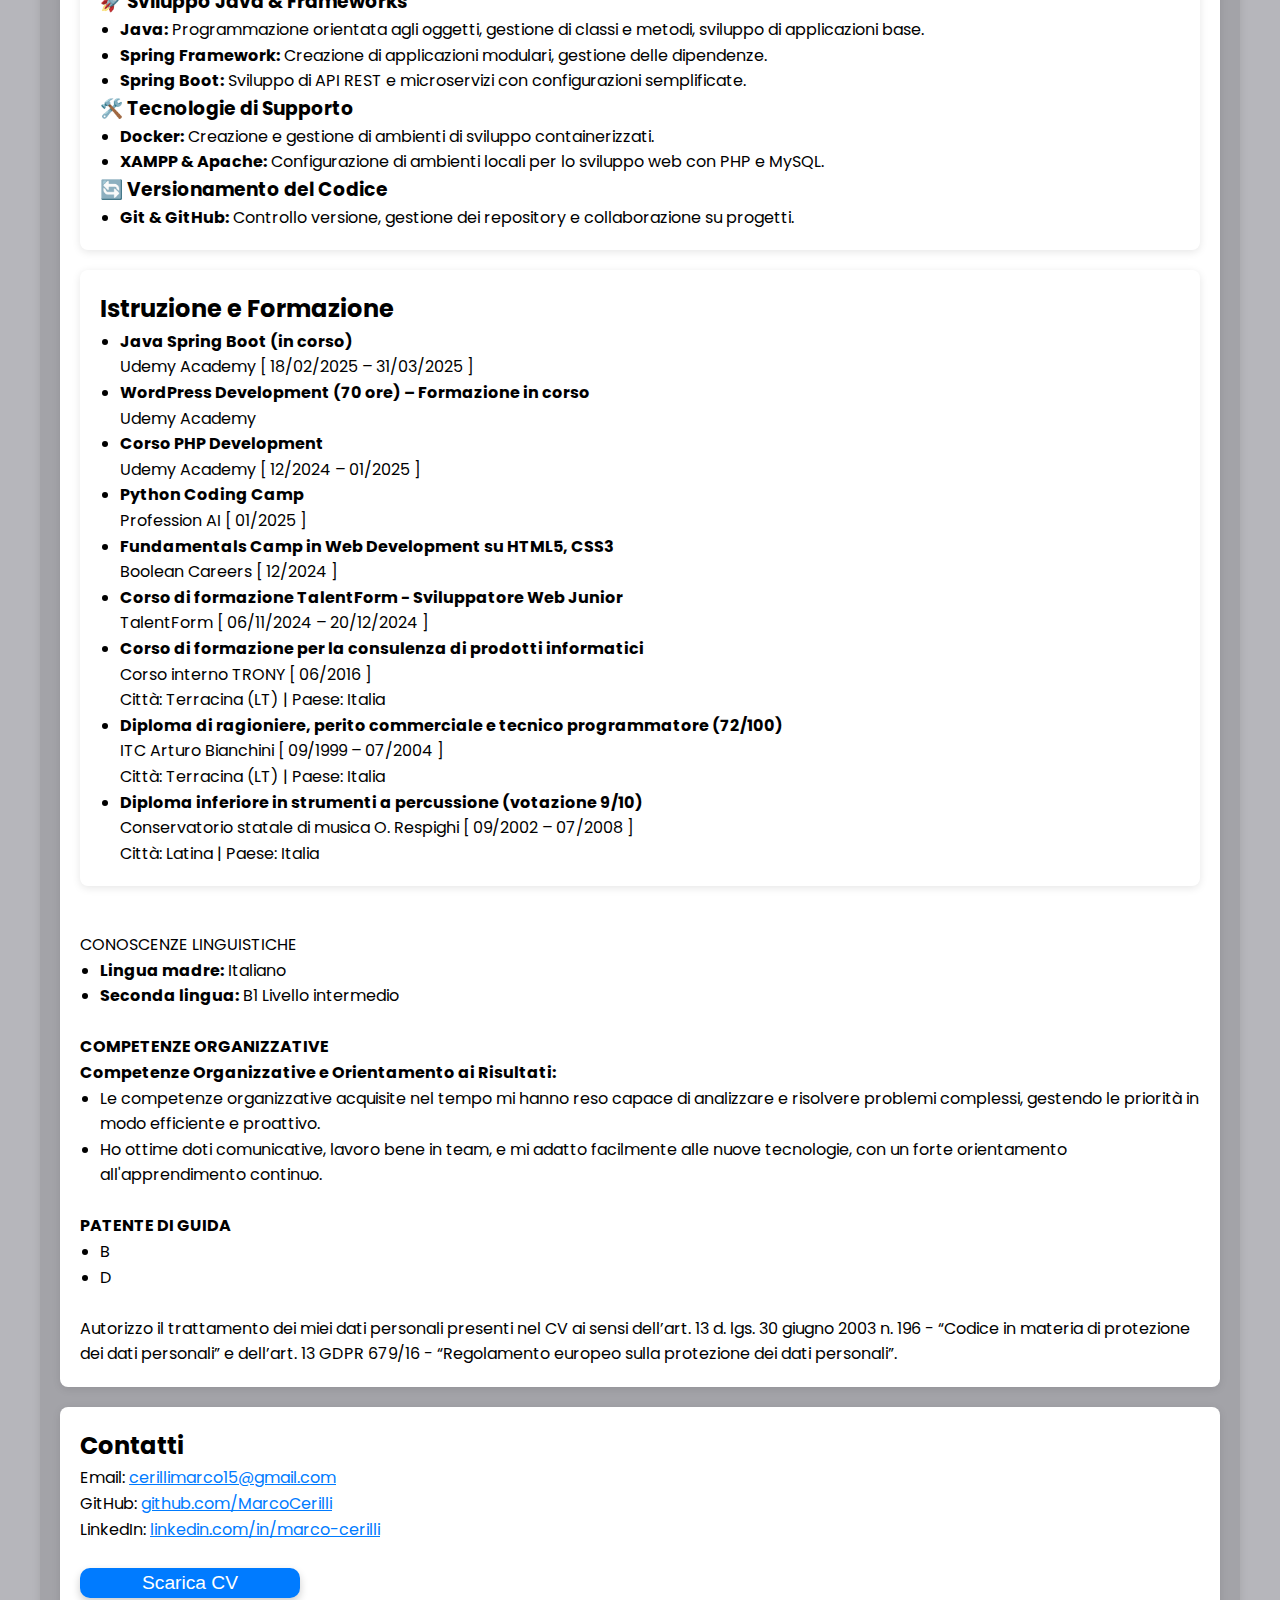
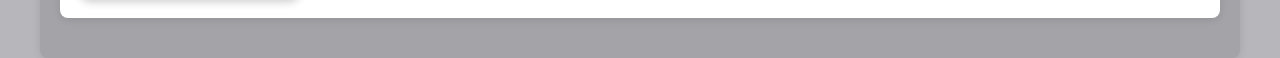
==== commit f1ddb5fd: "Messaggio del commit" ====
--- a/index.html
+++ b/index.html
@@ -31,9 +31,9 @@
         <img src="foto_profilo.jpg" alt="Profile Picture">
         <div class="info">
             <h2>Marco Cerilli</h2>
-            <p>Junior Developer | PHP & MySQL (utilizzato anche con Java, Spring Boot e WordPress)</p>
-            <p>WordPress (custom themes, CPT, loop) | Java | Spring Boot | HTML, CSS, JavaScript | Bootstrap | Git</p>
-            <p><a href="https://www.linkedin.com/in/marco-cerillia/">LinkedIn</a></p>
+            <p>📍 Terracina (LT), Italia</p>
+            <p>Junior Developer | PHP, MySQL, Java, Spring Boot, WordPress</p>
+           
         </div>
     </section>
 
@@ -50,19 +50,20 @@
     
     <section id="about">
         <h2>Chi Sono</h2>
-        <p>"🚀 Junior Developer | Appassionato di programmazione e sviluppo web
-            🔹 Linguaggi: Java, PHP, JavaScript
-            🔹 Frontend: HTML5, CSS3, Bootstrap, jQuery
-            🔹 Backend & Database: PHP con MySQL, Java con Spring Boot e gestione database, MySQL con WordPress
-            🔹 CMS & Web Development: WordPress (temi, custom post types, personalizzazione)
-            🔹 Framework & Tools: Spring Boot, (Angular in studio)
-            🔹 Container & DevOps: Docker
-            🔹 Ambienti di sviluppo: Visual Studio Code, Eclipse, MAMP, XAMPP Apache
-            🔹 Version Control: Git & GitHub.
-            <br>
-            <br>
-            🎯 Obiettivo: Specializzarmi nello sviluppo web e backend, consolidando le mie competenze su framework moderni e best practices di sviluppo software."   </p>
-    </section>
+        <p>🚀 Junior Developer appassionato di programmazione e sviluppo web.</p>
+        <ul>
+            <li><strong>Linguaggi:</strong> Java, PHP, JavaScript</li>
+            <li><strong>Frontend:</strong> HTML5, CSS3, Bootstrap, jQuery</li>
+            <li><strong>Backend & Database:</strong> PHP con MySQL, Java con Spring Boot e gestione database, MySQL con WordPress</li>
+            <li><strong>CMS & Web Development:</strong> WordPress (temi, custom post types, personalizzazione)</li>
+            <li><strong>Framework & Tools:</strong> Spring Boot</li>
+            <li><strong>Container & DevOps:</strong> Docker</li>
+            <li><strong>Ambienti di sviluppo:</strong> Visual Studio Code, Eclipse, MAMP, XAMPP Apache</li>
+            <li><strong>Version Control:</strong> Git & GitHub</li>
+        </ul>
+        <p><strong>🎯 Obiettivo:</strong> Specializzarmi nello sviluppo web e backend, consolidando le mie competenze su framework moderni e best practices di sviluppo software.</p>
+    </section>
+    
 
     <section id="experience">
         <h2>Esperienza</h2>
@@ -72,170 +73,140 @@
             <p><strong>Mondo Informatica SRLS</strong> | 02/12/2019 – 28/03/2024</p>
             <p><strong>Città:</strong> Terracina (LT) | <strong>Paese:</strong> Italia</p>
             <ul>
-                <li>Manutenzione di computer</li>
-                <li>Installazione e configurazione device in rete</li>
-                <li>Rapporti con i clienti</li>
-                <li>Installazione PC/stampanti/elettrodomestici p/o domicilio cliente</li>
-                <li>Assistenza tecnica clienti</li><br>
+                <li>Manutenzione hardware e software di computer e dispositivi in rete</li>
+                <li>Installazione e configurazione di PC, stampanti e dispositivi connessi</li>
+                <li>ssistenza tecnica on-site e da remoto per clienti privati e aziendali</li>
+                <li>estione e risoluzione di problematiche IT, garantendo supporto tecnico efficiente</li>
+               
             </ul>
         </div>
-    
+    <br>
         <div class="job">
             <p><strong>TRONY</strong> | 11/2015 – 11/2017</p>
             <p><strong>Città:</strong> Terracina (LT) | <strong>Paese:</strong> Italia</p>
             <ul>
-                <li>Vendita di dispositivi di telecomunicazione, apparecchiature e servizi di telecomunicazione</li>
-                <li>Rapporti con i clienti</li>
-                <li>Assistenza tecnica clienti (anche a domicilio)</li><br>
+                <li>Vendita e consulenza su dispositivi tecnologici e servizi di telecomunicazione</li>
+                <li>Assistenza tecnica su hardware e configurazione dispositivi per clienti</li>
+                <li>Supporto post-vendita, installazione e troubleshooting di prodotti elettronici</li><br>
             </ul>
         </div>
     
-        <div class="job">
-            <h3>Addetto Vendita-Installatore dispositivi informatici</h3>
-            <p><strong>Expert AS</strong> | 01/12/2018 – 31/03/2019</p>
-            <p><strong>Città:</strong> Terracina(LT)  | <strong>Paese:</strong> Italia</p>
-            <ul>
-                <li>Vendita di dispositivi di telecomunicazione, apparecchiature e servizi di telecomunicazione</li>
-                <li>Rapporti con i clienti</li>
-                <li>Assistenza tecnica clienti (anche a domicilio)</li><br>
-            </ul>
-        </div>
-    
-        <div class="job">
-            <h3>Addetto Vendita-Installatore dispositivi informatici</h3>
-            <p><strong>UNIEURO</strong> | 06/2010 – 09/2010</p>
-            <p><strong>Città:</strong> Terracina (LT) | <strong>Paese:</strong> Italia</p>
-            <ul>
-            <li>Vendita di dispositivi di telecomunicazione, apparecchiature e servizi di telecomunicazione</li>
-            <li>Rapporti con i clienti</li>
-            <li>Assistenza tecnica clienti (anche a domicilio)</li>
-            </ul>
-        </div>
-        </section>
 
     <section id="skills">
         <h2>Competenze Digitali</h2>
-        
-        <div class="competence">
-            <h3>Junior Web Developer [11/2024 – Attuale]</h3>
-            <h4>Sviluppo Web Front-end</h4>
-            <ul>
-                <li><strong>HTML5:</strong> Conoscenza della struttura base di pagine web, utilizzo di tag semantici per una corretta definizione dei contenuti e creazione di moduli e form.</li>
-                <li><strong>CSS3:</strong> Applicazione di tecniche di styling per layout semplici e responsive, utilizzo di Flexbox e Grid per gestire la disposizione degli elementi su dispositivi diversi.</li>
-                <li><strong>JavaScript:</strong> Sviluppo di funzionalità base lato client, manipolazione del DOM per l'interazione con gli utenti e utilizzo di funzioni asincrone come AJAX e fetch per comunicare con il server.</li>
-            </ul>
-    
-            <h4>Corso WordPress Development – Udemy (In corso, 70 ore)</h4>
-            <ul>
-                <li>Struttura e gerarchia di WordPress</li>
-                <li>Creazione e personalizzazione di template e temi</li>
-                <li>Custom Post Types, Custom Fields e tassonomie</li>
-                <li>Creazione di shortcode e gestione del LOOP</li>
-            </ul>
-        </div>
-    
-        <div class="competence">
-            <h4>Sviluppo Web Back-end</h4>
-            <ul>
-                <li><strong>PHP:</strong> Programmazione di base per la gestione di logica applicativa e connessione con il database, creazione di semplici script per il server.</li>
-                <li><strong>MySQL:</strong> Creazione e gestione di database relazionali, scrittura di query semplici per recuperare e aggiornare i dati.</li>
-            </ul>
-        </div>
-    
-        <div class="competence">
-            <h4>Tecnologie di Supporto</h4>
-            <ul>
-                <li><strong>Docker:</strong> Comprensione base dell'uso di container per isolare e gestire ambienti di sviluppo in modo semplice e rapido.</li>
-                <li><strong>XAMPP:</strong> Configurazione di ambienti di sviluppo locale utilizzando Apache, MySQL e PHP per sviluppare applicazioni web in modo facile e veloce.</li>
-                <li><strong>Apache:</strong> Conoscenze di base nella configurazione di server web Apache per eseguire applicazioni PHP.</li>
-            </ul>
-        </div>
-    
-        <div class="competence">
-            <h4>Sviluppo Java</h4>
-            <ul>
-                <li><strong>Java:</strong> Fondamenti della programmazione orientata agli oggetti, creazione di piccole applicazioni e gestione di variabili, classi e metodi.</li>
-                <li><strong>Java EE:</strong> Nozioni di base sullo sviluppo di applicazioni web con Java, conoscenza di servlet e JSP per gestire la logica lato server.</li>
-            </ul>
-        </div>
-    
-        <div class="competence">
-            <h4>Frameworks</h4>
-            <ul>
-                <li><strong>Spring Framework:</strong> Introduzione alla creazione di applicazioni Java modulari utilizzando Spring, con focus su configurazione e gestione delle dipendenze.</li>
-                <li><strong>Spring Boot:</strong> Creazione di applicazioni semplici con Spring Boot, con conoscenza di configurazioni automatiche e gestione di microservizi.</li>
-            </ul>
-        </div>
-    
-        <div class="competence">
-            <h4>Versionamento del Codice</h4>
-            <ul>
-                <li><strong>Git:</strong> Utilizzo di Git per il controllo versione, gestione di repository e collaborazione tramite GitHub, con focus su operazioni base come commit, push e pull.</li>
-            </ul>
-        </div>
+
+    <div class="competence">
+        <h3>💻 Sviluppo Web Front-end</h3>
+        <ul>
+            <li><strong>HTML5:</strong> Struttura semantica delle pagine web, creazione di moduli interattivi e gestione dei contenuti.</li>
+            <li><strong>CSS3:</strong> Styling avanzato, design responsive con Flexbox e Grid, ottimizzazione per diversi dispositivi.</li>
+            <li><strong>JavaScript:</strong> Manipolazione del DOM, gestione eventi, programmazione asincrona (AJAX, Fetch API).</li>
+        </ul>
+    </div>
+
+    <div class="competence">
+        <h3>🎨 WordPress Development (Corso Udemy – In Corso, 70 ore)</h3>
+        <ul>
+            <li>Struttura e gerarchia di WordPress.</li>
+            <li>Creazione e personalizzazione di temi e template.</li>
+            <li>Custom Post Types, Custom Fields e tassonomie personalizzate.</li>
+            <li>Creazione di shortcode e gestione del LOOP.</li>
+        </ul>
+    </div>
+
+    <div class="competence">
+        <h3>⚙️ Sviluppo Web Back-end</h3>
+        <ul>
+            <li><strong>PHP:</strong> Programmazione lato server, gestione della logica applicativa e interazione con database.</li>
+            <li><strong>MySQL:</strong> Modellazione e gestione database relazionali, scrittura di query ottimizzate.</li>
+        </ul>
+    </div>
+
+    <div class="competence">
+        <h3>🚀 Sviluppo Java & Frameworks</h3>
+        <ul>
+            <li><strong>Java:</strong> Programmazione orientata agli oggetti, gestione di classi e metodi, sviluppo di applicazioni base.</li>
+            <li><strong>Spring Framework:</strong> Creazione di applicazioni modulari, gestione delle dipendenze.</li>
+            <li><strong>Spring Boot:</strong> Sviluppo di API REST e microservizi con configurazioni semplificate.</li>
+        </ul>
+    </div>
+
+    <div class="competence">
+        <h3>🛠️ Tecnologie di Supporto</h3>
+        <ul>
+            <li><strong>Docker:</strong> Creazione e gestione di ambienti di sviluppo containerizzati.</li>
+            <li><strong>XAMPP & Apache:</strong> Configurazione di ambienti locali per lo sviluppo web con PHP e MySQL.</li>
+        </ul>
+    </div>
+
+    <div class="competence">
+        <h3>🔄 Versionamento del Codice</h3>
+        <ul>
+            <li><strong>Git & GitHub:</strong> Controllo versione, gestione dei repository e collaborazione su progetti.</li>
+        </ul>
+    </div>
+
+
     </section>
     
     <section id="education">
         <h2>Istruzione e Formazione</h2>
-        
-        <ul>
-            <li>
-                <strong>WordPress Development – Formazione in corso</strong><br>
-                Udemy Academy <br>
-                
-            </li>
-            
+        <ul>
+            <li>
+                <strong>Java Spring Boot (in corso)</strong><br>
+                Udemy Academy [ 18/02/2025 – 31/03/2025 ]<br>
+            </li>
+    
+            <li>
+                <strong>WordPress Development (70 ore) – Formazione in corso</strong><br>
+                Udemy Academy<br>
+            </li>
+    
             <li>
                 <strong>Corso PHP Development</strong><br>
                 Udemy Academy [ 12/2024 – 01/2025 ]<br>
-           
-            </li>
-            
+            </li>
+    
             <li>
                 <strong>Python Coding Camp</strong><br>
-                Profession AI [ 01/2025 ]
-            </li>
-            
+                Profession AI [ 01/2025 ]<br>
+            </li>
+    
             <li>
                 <strong>Fundamentals Camp in Web Development su HTML5, CSS3</strong><br>
-                Boolean Careers [ 12/2024 ]
-            </li>
-            
+                Boolean Careers [ 12/2024 ]<br>
+            </li>
+    
             <li>
                 <strong>Corso di formazione TalentForm - Sviluppatore Web Junior</strong><br>
                 TalentForm [ 06/11/2024 – 20/12/2024 ]<br>
-         
-            </li>
-            
-            <li>
-                <strong>Corso di formazione per le tecniche di vendita</strong><br>
-                Corso interno TRONY [ 01/2016 ]<br>
-                Città: Terracina (LT) | Paese: Italia
-            </li>
-            
+            </li>
+    
             <li>
                 <strong>Corso di formazione per la consulenza di prodotti informatici</strong><br>
                 Corso interno TRONY [ 06/2016 ]<br>
-                Città: Terracina (LT) | Paese: Italia
-            </li>
-            
+                Città: Terracina (LT) | Paese: Italia<br>
+            </li>
+    
             <li>
                 <strong>Diploma di ragioniere, perito commerciale e tecnico programmatore (72/100)</strong><br>
                 ITC Arturo Bianchini [ 09/1999 – 07/2004 ]<br>
-                Città: Terracina (LT) | Paese: Italia
-            </li>
-            
+                Città: Terracina (LT) | Paese: Italia<br>
+            </li>
+    
             <li>
                 <strong>Diploma inferiore in strumenti a percussione (votazione 9/10)</strong><br>
-                Conservatorio statale di musica O. Respighi [ 09/2002 – 07/2008 ]
-                Città: Latina | Paese: Italia
-            </li>
-        </ul>
+                Conservatorio statale di musica O. Respighi [ 09/2002 – 07/2008 ]<br>
+                Città: Latina | Paese: Italia<br>
+            </li>
+        </ul>
+    </section>
+    
     <br
         <h4>CONOSCENZE LINGUISTICHE</h4>
         <ul>
-            <li><strong>Lingua madre:</strong> italiano</li>
-            <li><strong>Livelli:</strong> A1 e A2: Livello elementare | B1 e B2: Livello intermedio | C1 e C2: Livello avanzato</li>
+            <li><strong>Lingua madre:</strong> Italiano</li>
+            <li><strong>Seconda lingua:</strong>  B1  Livello intermedio </li>
         </ul>
     <br>
         <h4>COMPETENZE ORGANIZZATIVE</h4>
@@ -247,7 +218,6 @@
     <br>
         <h4>PATENTE DI GUIDA</h4>
         <ul>
-           
             <li>B</li>
             <li>D</li>
         </ul>
--- a/style.css
+++ b/style.css
@@ -8,14 +8,13 @@
 /* Corpo del documento */
 body {
     font-family: 'Poppins', sans-serif;
-    background-color: #aaaab9;
-    color: #333;
+    background-color: #b6b6bb;
+    color: #000;
     line-height: 1.6;
     padding-top: 50px; /* Spazio per la navbar fissa */
-    max-width: 1200px; /* Aumentato per rendere il wrapper più largo */
+    max-width: 1200px;
     margin: 0 auto;
-    transition: background-color 0.3s ease, color 0.3s ease;
-    box-sizing: border-box;
+    transition: background-color 0.3s, color 0.3s;
 }
 
 /* Modalità Scura */
@@ -25,7 +24,7 @@
 }
 
 body.dark-mode h1, body.dark-mode h2, body.dark-mode h3, body.dark-mode h4, body.dark-mode p, body.dark-mode li {
-    color: #e0e0e0;
+    color: inherit;
 }
 
 body.dark-mode a {
@@ -38,14 +37,13 @@
 
 body.dark-mode section {
     background-color: #333;
-    color: #e0e0e0;
 }
 
 /* Pulsante Modalità Scura */
 #darkModeBtn, 
 #menuFixedBtn {
     position: fixed;
-    right: 20px; /* Mantiene entrambi allineati a destra */
+    right: 20px;
     background: #333;
     color: white;
     border: none;
@@ -54,70 +52,66 @@
     border-radius: 5px;
     cursor: pointer;
     z-index: 1000;
-    box-shadow: 0px 4px 10px rgba(0, 0, 0, 0.3);
+    box-shadow: 0 4px 10px rgba(0, 0, 0, 0.3);
     transition: background 0.3s;
 }
 
 #darkModeBtn {
-    top: 20px; /* Pulsante dark mode in alto */
+    top: 20px;
 }
 
 #menuFixedBtn {
-    top: 70px; /* Pulsante menu subito sotto */
-}
-
-/* ✅ FIX per Mobile */
+    top: 70px;
+}
+
 @media screen and (max-width: 768px) {
     #darkModeBtn, #menuFixedBtn {
-        right: 10px; /* Riduce lo spazio a destra per schermi piccoli */
-    }
-}
-
+        right: 10px;
+    }
+}
 
 /* Pulsante Scarica CV */
 #downloadCVBtn {
     background-color: #007bff;
     color: white;
-    padding: 4px 8px; /* Più ampio */
+    padding: 4px 8px;
     border: none;
-    border-radius: 10px; /* Bordi arrotondati più morbidi */
+    border-radius: 10px;
     cursor: pointer;
     font-size: 1.2rem;
     display: inline-block;
     text-align: center;
-    transition: background-color 0.3s ease, transform 0.3s ease, box-shadow 0.3s ease;
-    font-family: 'Poppins', sans-serif;
+    transition: background-color 0.3s, transform 0.3s, box-shadow 0.3s;
     min-width: 220px;
     text-decoration: none;
-    box-shadow: 0 4px 8px rgba(0, 0, 0, 0.2); /* Ombra più marcata */
+    box-shadow: 0 4px 8px rgba(0, 0, 0, 0.2);
 }
 
 #downloadCVBtn:hover {
     background-color: #0056b3;
-    transform: translateY(-4px); /* Effetto di sollevamento */
+    transform: translateY(-4px);
 }
 
 #downloadCVBtn:active {
     background-color: #003d82;
-    transform: translateY(0); /* Annulla sollevamento quando cliccato */
+    transform: translateY(0);
 }
 
 /* Navbar a scomparsa */
-/* Animazione apertura/chiusura della navbar */
 nav {
     background-color: #333;
     padding: 10px;
     position: fixed;
     width: 100%;
-    top: -100%;  /* Inizialmente nascosta */
+    top: -100%;
     left: 0;
     z-index: 1000;
     box-shadow: 0 4px 6px rgba(0, 0, 0, 0.1);
-    transition: top 0.3s ease; /* Aggiunta animazione di apertura */
+    transition: top 0.3s;
 }
 
 nav.show {
-    top: 0;  /* Quando la navbar è visibile */
+    top: 0;
 }
 
 nav ul {
@@ -143,50 +137,49 @@
 nav ul li a:hover {
     color: #007bff;
 }
+
 /* Pulsante Menu (Hamburger) */
 #menuBtn {
     display: inline-block;
     cursor: pointer;
-    font-size: 1.5rem; /* Più grande e leggibile */
+    font-size: 1.5rem;
     color: white;
-    padding: 10px 20px; /* Più spaziato, simile al pulsante 'Scarica CV' */
-    border-radius: 10px; /* Bordi arrotondati */
-    background-color: #007bff; /* Colore blu come il pulsante 'Scarica CV' */
-    transition: background-color 0.3s ease, transform 0.3s ease, box-shadow 0.3s ease;
-    box-shadow: 0 4px 8px rgba(0, 0, 0, 0.2); /* Ombra leggera */
-    font-family: 'Poppins', sans-serif;
+    padding: 10px 20px;
+    border-radius: 10px;
+    background-color: #007bff;
+    transition: background-color 0.3s, transform 0.3s, box-shadow 0.3s;
+    box-shadow: 0 4px 8px rgba(0, 0, 0, 0.2);
 }
 
 #menuBtn:hover {
-    background-color: #0056b3; /* Colore più scuro quando si passa sopra */
-    transform: translateY(-4px); /* Effetto di sollevamento */
+    background-color: #0056b3;
+    transform: translateY(-4px);
 }
 
 #menuBtn:active {
-    background-color: #003d82; /* Colore più scuro quando si preme */
-    transform: translateY(0); /* Annulla sollevamento quando si clicca */
+    background-color: #003d82;
+    transform: translateY(0);
 }
 
 #menuBtn span {
     display: block;
     width: 30px;
     height: 4px;
-    background-color: white; /* Colore delle barre */
+    background-color: white;
     margin: 6px 0;
     transition: all 0.3s ease;
 }
 
-/* Animazione hamburger per il pulsante */
 #menuBtn.open span:nth-child(1) {
-    transform: translateY(10px) rotate(45deg); /* Ruota la prima barra per formare una X */
+    transform: translateY(10px) rotate(45deg);
 }
 
 #menuBtn.open span:nth-child(2) {
-    opacity: 0; /* Nasconde la barra centrale */
+    opacity: 0;
 }
 
 #menuBtn.open span:nth-child(3) {
-    transform: translateY(-10px) rotate(-45deg); /* Ruota la terza barra per formare una X */
+    transform: translateY(-10px) rotate(-45deg);
 }
 
 /* Sezione Profilo */
@@ -262,11 +255,10 @@
 
 /* Content Wrapper */
 .content-wrapper {
-    max-width: 1800px; /* Aumentato per un wrapper più largo */
-    overflow: auto;
+    max-width: 1800px;
     margin: 0 auto;
-    padding-top: 90px;  /* Spazio per la navbar fissa */
-    background-color:  rgba(0, 0, 0, 0.1);
+    padding-top: 90px;
+    background-color: rgba(0, 0, 0, 0.1);
     padding: 20px;
     border-radius: 8px;
     box-shadow: 0 2px 8px rgba(0, 0, 0, 0.1);
@@ -348,10 +340,9 @@
 #contact a {
     color: #007bff;
 }
+
 ul {
-    padding-left: 20px; /* Aumenta se serve più spazio */
+    padding-left: 20px;
     list-style-position: outside;
     position: relative;
 }
-
-
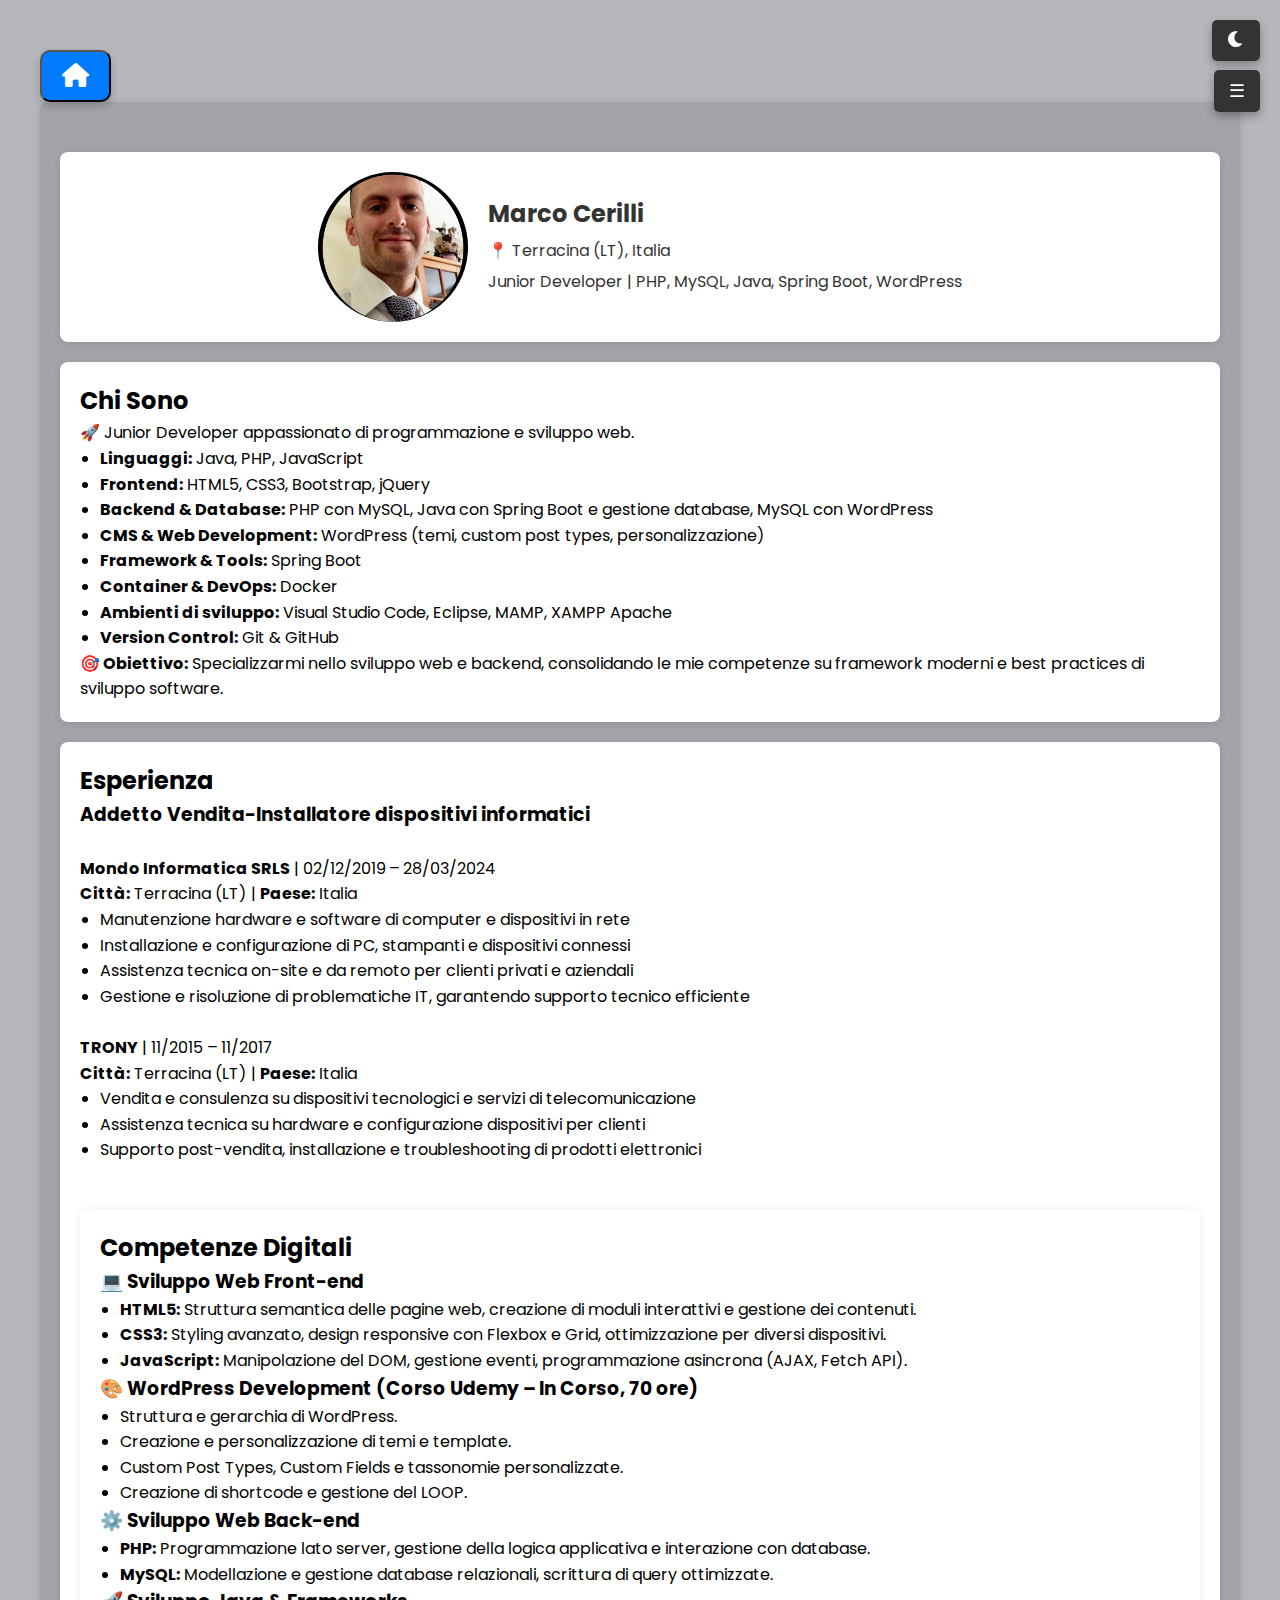
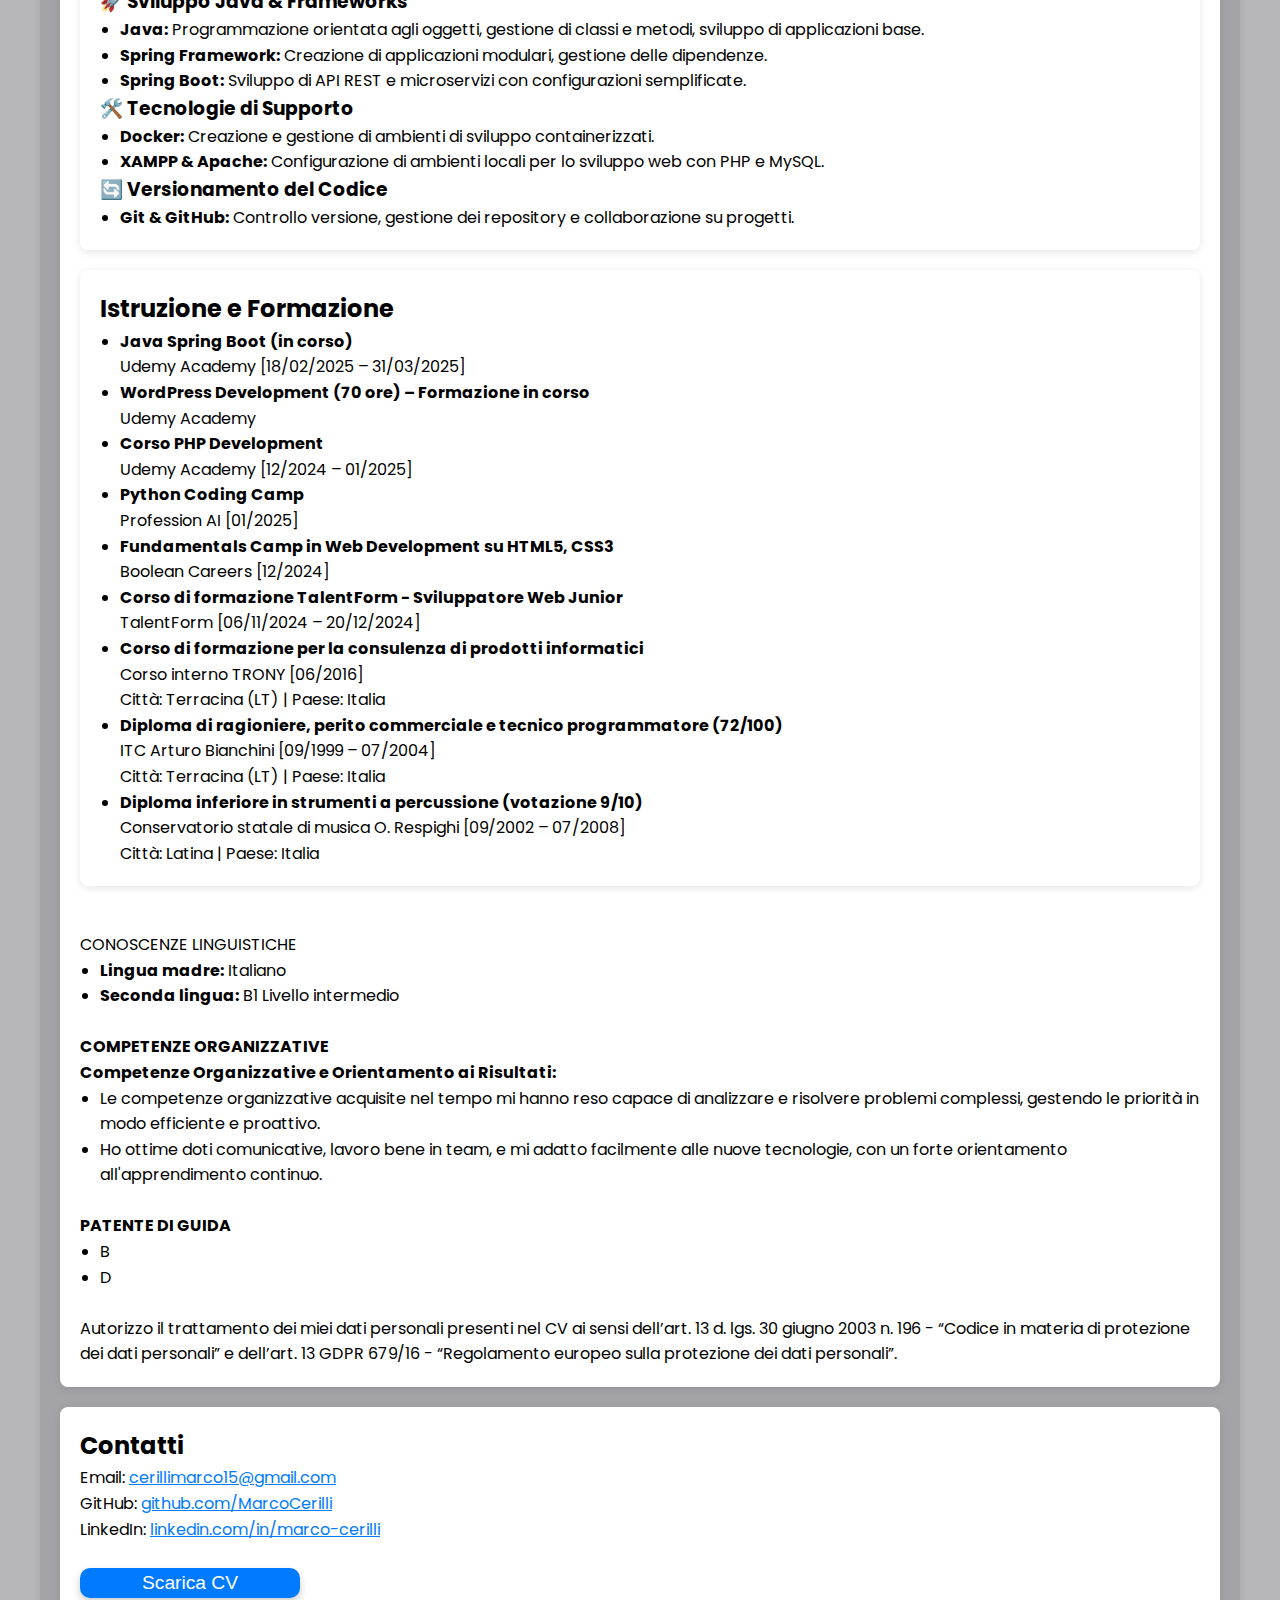
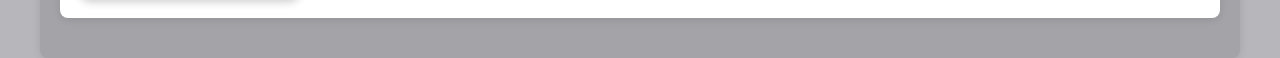
==== commit 7a80ca5a: "Aggiornato il file index" ====
--- a/index.html
+++ b/index.html
@@ -75,8 +75,8 @@
             <ul>
                 <li>Manutenzione hardware e software di computer e dispositivi in rete</li>
                 <li>Installazione e configurazione di PC, stampanti e dispositivi connessi</li>
-                <li>ssistenza tecnica on-site e da remoto per clienti privati e aziendali</li>
-                <li>estione e risoluzione di problematiche IT, garantendo supporto tecnico efficiente</li>
+                <li>Assistenza tecnica on-site e da remoto per clienti privati e aziendali</li>
+                <li>Gestione e risoluzione di problematiche IT, garantendo supporto tecnico efficiente</li>
                
             </ul>
         </div>
@@ -154,7 +154,7 @@
         <ul>
             <li>
                 <strong>Java Spring Boot (in corso)</strong><br>
-                Udemy Academy [ 18/02/2025 – 31/03/2025 ]<br>
+                Udemy Academy [18/02/2025 – 31/03/2025]<br>
             </li>
     
             <li>
@@ -164,39 +164,39 @@
     
             <li>
                 <strong>Corso PHP Development</strong><br>
-                Udemy Academy [ 12/2024 – 01/2025 ]<br>
+                Udemy Academy [12/2024 – 01/2025]<br>
             </li>
     
             <li>
                 <strong>Python Coding Camp</strong><br>
-                Profession AI [ 01/2025 ]<br>
+                Profession AI [01/2025]<br>
             </li>
     
             <li>
                 <strong>Fundamentals Camp in Web Development su HTML5, CSS3</strong><br>
-                Boolean Careers [ 12/2024 ]<br>
+                Boolean Careers [12/2024]<br>
             </li>
     
             <li>
                 <strong>Corso di formazione TalentForm - Sviluppatore Web Junior</strong><br>
-                TalentForm [ 06/11/2024 – 20/12/2024 ]<br>
+                TalentForm [06/11/2024 – 20/12/2024]<br>
             </li>
     
             <li>
                 <strong>Corso di formazione per la consulenza di prodotti informatici</strong><br>
-                Corso interno TRONY [ 06/2016 ]<br>
+                Corso interno TRONY [06/2016]<br>
                 Città: Terracina (LT) | Paese: Italia<br>
             </li>
     
             <li>
                 <strong>Diploma di ragioniere, perito commerciale e tecnico programmatore (72/100)</strong><br>
-                ITC Arturo Bianchini [ 09/1999 – 07/2004 ]<br>
+                ITC Arturo Bianchini [09/1999 – 07/2004]<br>
                 Città: Terracina (LT) | Paese: Italia<br>
             </li>
     
             <li>
                 <strong>Diploma inferiore in strumenti a percussione (votazione 9/10)</strong><br>
-                Conservatorio statale di musica O. Respighi [ 09/2002 – 07/2008 ]<br>
+                Conservatorio statale di musica O. Respighi [09/2002 – 07/2008]<br>
                 Città: Latina | Paese: Italia<br>
             </li>
         </ul>
@@ -236,6 +236,7 @@
     <!-- Link LinkedIn -->
     <p>LinkedIn: <a href="https://www.linkedin.com/in/marco-cerilli/" target="_blank">linkedin.com/in/marco-cerilli</a></p>
     <br>
+    <a href="CV_Marco_Cerilli.pdf" download="Marco_Cerilli_CV.pdf"></a>
         <button id="downloadCVBtn">Scarica CV</button>
     </section>
 </div>
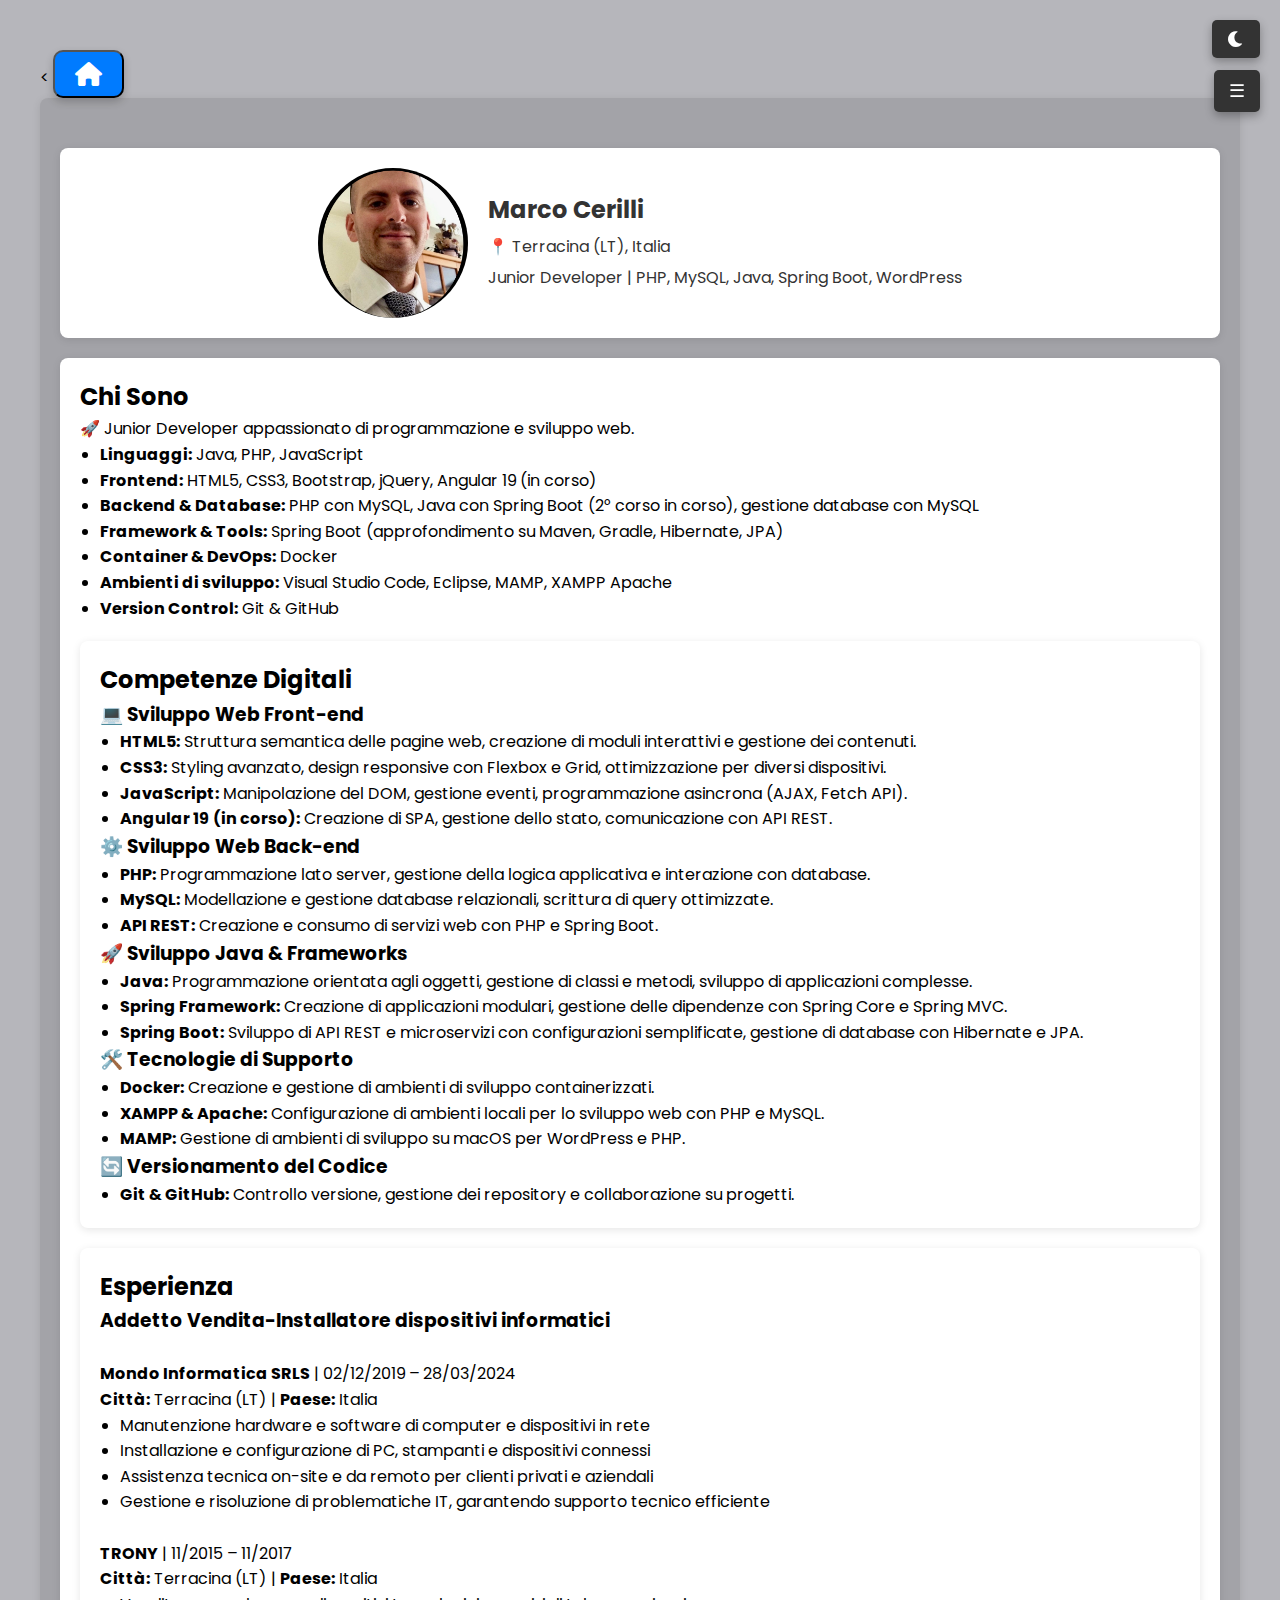
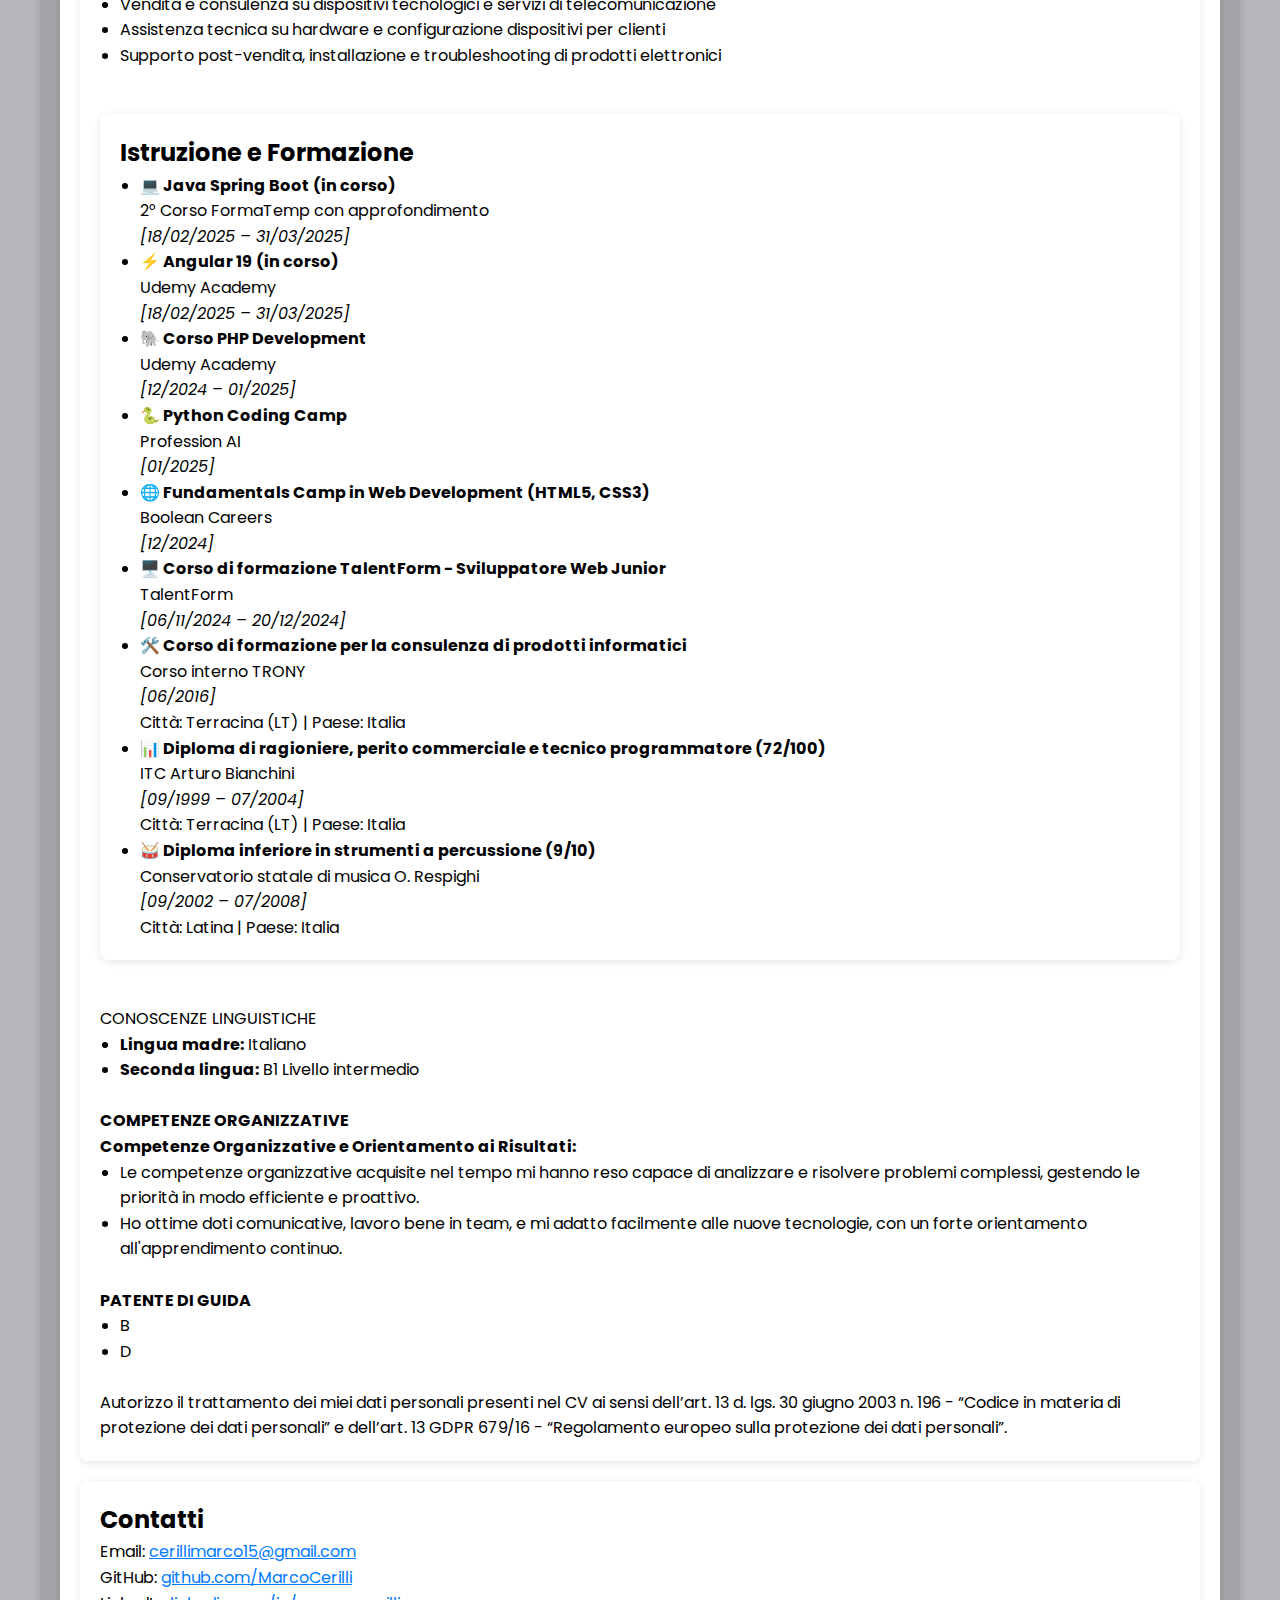
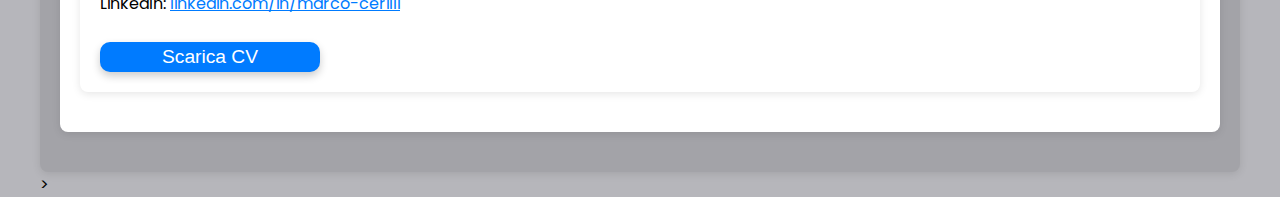
==== commit df5c2491: "Sistemazione struttura cartelle per GitHub Pages" ====
--- a/index.html
+++ b/index.html
@@ -1,4 +1,4 @@
-<!DOCTYPE html>
+<<!DOCTYPE html>
 <html lang="it">
 <head>
     <meta charset="UTF-8">
@@ -53,154 +53,154 @@
         <p>🚀 Junior Developer appassionato di programmazione e sviluppo web.</p>
         <ul>
             <li><strong>Linguaggi:</strong> Java, PHP, JavaScript</li>
-            <li><strong>Frontend:</strong> HTML5, CSS3, Bootstrap, jQuery</li>
-            <li><strong>Backend & Database:</strong> PHP con MySQL, Java con Spring Boot e gestione database, MySQL con WordPress</li>
-            <li><strong>CMS & Web Development:</strong> WordPress (temi, custom post types, personalizzazione)</li>
-            <li><strong>Framework & Tools:</strong> Spring Boot</li>
+            <li><strong>Frontend:</strong> HTML5, CSS3, Bootstrap, jQuery, Angular 19 (in corso)</li>
+            <li><strong>Backend & Database:</strong> PHP con MySQL, Java con Spring Boot (2° corso in corso), gestione database con MySQL</li>
+            <li><strong>Framework & Tools:</strong> Spring Boot (approfondimento su Maven, Gradle, Hibernate, JPA)</li>
             <li><strong>Container & DevOps:</strong> Docker</li>
             <li><strong>Ambienti di sviluppo:</strong> Visual Studio Code, Eclipse, MAMP, XAMPP Apache</li>
             <li><strong>Version Control:</strong> Git & GitHub</li>
         </ul>
-        <p><strong>🎯 Obiettivo:</strong> Specializzarmi nello sviluppo web e backend, consolidando le mie competenze su framework moderni e best practices di sviluppo software.</p>
-    </section>
-    
-
-    <section id="experience">
-        <h2>Esperienza</h2>
+    
+
+    
+
+  <section id="skills">
+    <h2>Competenze Digitali</h2>
+
+    <div class="competence-container">
+        <div class="competence">
+            <h3 class="competence-title">💻 Sviluppo Web Front-end</h3>
+            <ul>
+                <li><strong>HTML5:</strong> Struttura semantica delle pagine web, creazione di moduli interattivi e gestione dei contenuti.</li>
+                <li><strong>CSS3:</strong> Styling avanzato, design responsive con Flexbox e Grid, ottimizzazione per diversi dispositivi.</li>
+                <li><strong>JavaScript:</strong> Manipolazione del DOM, gestione eventi, programmazione asincrona (AJAX, Fetch API).</li>
+                <li><strong>Angular 19 (in corso):</strong> Creazione di SPA, gestione dello stato, comunicazione con API REST.</li>
+            </ul>
+        </div>
+
+        <div class="competence">
+            <h3 class="competence-title">⚙️ Sviluppo Web Back-end</h3>
+            <ul>
+                <li><strong>PHP:</strong> Programmazione lato server, gestione della logica applicativa e interazione con database.</li>
+                <li><strong>MySQL:</strong> Modellazione e gestione database relazionali, scrittura di query ottimizzate.</li>
+                <li><strong>API REST:</strong> Creazione e consumo di servizi web con PHP e Spring Boot.</li>
+            </ul>
+        </div>
+
+        <div class="competence">
+            <h3 class="competence-title">🚀 Sviluppo Java & Frameworks</h3>
+            <ul>
+                <li><strong>Java:</strong> Programmazione orientata agli oggetti, gestione di classi e metodi, sviluppo di applicazioni complesse.</li>
+                <li><strong>Spring Framework:</strong> Creazione di applicazioni modulari, gestione delle dipendenze con Spring Core e Spring MVC.</li>
+                <li><strong>Spring Boot:</strong> Sviluppo di API REST e microservizi con configurazioni semplificate, gestione di database con Hibernate e JPA.</li>
+            </ul>
+        </div>
+
+        <div class="competence">
+            <h3 class="competence-title">🛠️ Tecnologie di Supporto</h3>
+            <ul>
+                <li><strong>Docker:</strong> Creazione e gestione di ambienti di sviluppo containerizzati.</li>
+                <li><strong>XAMPP & Apache:</strong> Configurazione di ambienti locali per lo sviluppo web con PHP e MySQL.</li>
+                <li><strong>MAMP:</strong> Gestione di ambienti di sviluppo su macOS per WordPress e PHP.</li>
+            </ul>
+        </div>
+
+        <div class="competence">
+            <h3 class="competence-title">🔄 Versionamento del Codice</h3>
+            <ul>
+                <li><strong>Git & GitHub:</strong> Controllo versione, gestione dei repository e collaborazione su progetti.</li>
+            </ul>
+        </div>
+    </div>
+</section>
+<section id="experience">
+    <h2>Esperienza</h2>
+    
+    <div class="job">
+        <h3>Addetto Vendita-Installatore dispositivi informatici</h3><br>
+        <p><strong>Mondo Informatica SRLS</strong> | 02/12/2019 – 28/03/2024</p>
+        <p><strong>Città:</strong> Terracina (LT) | <strong>Paese:</strong> Italia</p>
+        <ul>
+            <li>Manutenzione hardware e software di computer e dispositivi in rete</li>
+            <li>Installazione e configurazione di PC, stampanti e dispositivi connessi</li>
+            <li>Assistenza tecnica on-site e da remoto per clienti privati e aziendali</li>
+            <li>Gestione e risoluzione di problematiche IT, garantendo supporto tecnico efficiente</li>
+           
+        </ul>
+    </div>
+<br>
+    <div class="job">
+        <p><strong>TRONY</strong> | 11/2015 – 11/2017</p>
+        <p><strong>Città:</strong> Terracina (LT) | <strong>Paese:</strong> Italia</p>
+        <ul>
+            <li>Vendita e consulenza su dispositivi tecnologici e servizi di telecomunicazione</li>
+            <li>Assistenza tecnica su hardware e configurazione dispositivi per clienti</li>
+            <li>Supporto post-vendita, installazione e troubleshooting di prodotti elettronici</li><br>
+        </ul>
+    </div>
+
+<section id="education">
+    <h2>Istruzione e Formazione</h2>
+    <ul>
+        <li>
+            <strong>💻 Java Spring Boot (in corso)</strong><br>
+            2° Corso FormaTemp con approfondimento <br>
+            <em>[18/02/2025 – 31/03/2025]</em>
+        </li>
         
-        <div class="job">
-            <h3>Addetto Vendita-Installatore dispositivi informatici</h3><br>
-            <p><strong>Mondo Informatica SRLS</strong> | 02/12/2019 – 28/03/2024</p>
-            <p><strong>Città:</strong> Terracina (LT) | <strong>Paese:</strong> Italia</p>
-            <ul>
-                <li>Manutenzione hardware e software di computer e dispositivi in rete</li>
-                <li>Installazione e configurazione di PC, stampanti e dispositivi connessi</li>
-                <li>Assistenza tecnica on-site e da remoto per clienti privati e aziendali</li>
-                <li>Gestione e risoluzione di problematiche IT, garantendo supporto tecnico efficiente</li>
-               
-            </ul>
-        </div>
-    <br>
-        <div class="job">
-            <p><strong>TRONY</strong> | 11/2015 – 11/2017</p>
-            <p><strong>Città:</strong> Terracina (LT) | <strong>Paese:</strong> Italia</p>
-            <ul>
-                <li>Vendita e consulenza su dispositivi tecnologici e servizi di telecomunicazione</li>
-                <li>Assistenza tecnica su hardware e configurazione dispositivi per clienti</li>
-                <li>Supporto post-vendita, installazione e troubleshooting di prodotti elettronici</li><br>
-            </ul>
-        </div>
-    
-
-    <section id="skills">
-        <h2>Competenze Digitali</h2>
-
-    <div class="competence">
-        <h3>💻 Sviluppo Web Front-end</h3>
-        <ul>
-            <li><strong>HTML5:</strong> Struttura semantica delle pagine web, creazione di moduli interattivi e gestione dei contenuti.</li>
-            <li><strong>CSS3:</strong> Styling avanzato, design responsive con Flexbox e Grid, ottimizzazione per diversi dispositivi.</li>
-            <li><strong>JavaScript:</strong> Manipolazione del DOM, gestione eventi, programmazione asincrona (AJAX, Fetch API).</li>
-        </ul>
-    </div>
-
-    <div class="competence">
-        <h3>🎨 WordPress Development (Corso Udemy – In Corso, 70 ore)</h3>
-        <ul>
-            <li>Struttura e gerarchia di WordPress.</li>
-            <li>Creazione e personalizzazione di temi e template.</li>
-            <li>Custom Post Types, Custom Fields e tassonomie personalizzate.</li>
-            <li>Creazione di shortcode e gestione del LOOP.</li>
-        </ul>
-    </div>
-
-    <div class="competence">
-        <h3>⚙️ Sviluppo Web Back-end</h3>
-        <ul>
-            <li><strong>PHP:</strong> Programmazione lato server, gestione della logica applicativa e interazione con database.</li>
-            <li><strong>MySQL:</strong> Modellazione e gestione database relazionali, scrittura di query ottimizzate.</li>
-        </ul>
-    </div>
-
-    <div class="competence">
-        <h3>🚀 Sviluppo Java & Frameworks</h3>
-        <ul>
-            <li><strong>Java:</strong> Programmazione orientata agli oggetti, gestione di classi e metodi, sviluppo di applicazioni base.</li>
-            <li><strong>Spring Framework:</strong> Creazione di applicazioni modulari, gestione delle dipendenze.</li>
-            <li><strong>Spring Boot:</strong> Sviluppo di API REST e microservizi con configurazioni semplificate.</li>
-        </ul>
-    </div>
-
-    <div class="competence">
-        <h3>🛠️ Tecnologie di Supporto</h3>
-        <ul>
-            <li><strong>Docker:</strong> Creazione e gestione di ambienti di sviluppo containerizzati.</li>
-            <li><strong>XAMPP & Apache:</strong> Configurazione di ambienti locali per lo sviluppo web con PHP e MySQL.</li>
-        </ul>
-    </div>
-
-    <div class="competence">
-        <h3>🔄 Versionamento del Codice</h3>
-        <ul>
-            <li><strong>Git & GitHub:</strong> Controllo versione, gestione dei repository e collaborazione su progetti.</li>
-        </ul>
-    </div>
-
-
-    </section>
-    
-    <section id="education">
-        <h2>Istruzione e Formazione</h2>
-        <ul>
-            <li>
-                <strong>Java Spring Boot (in corso)</strong><br>
-                Udemy Academy [18/02/2025 – 31/03/2025]<br>
-            </li>
-    
-            <li>
-                <strong>WordPress Development (70 ore) – Formazione in corso</strong><br>
-                Udemy Academy<br>
-            </li>
-    
-            <li>
-                <strong>Corso PHP Development</strong><br>
-                Udemy Academy [12/2024 – 01/2025]<br>
-            </li>
-    
-            <li>
-                <strong>Python Coding Camp</strong><br>
-                Profession AI [01/2025]<br>
-            </li>
-    
-            <li>
-                <strong>Fundamentals Camp in Web Development su HTML5, CSS3</strong><br>
-                Boolean Careers [12/2024]<br>
-            </li>
-    
-            <li>
-                <strong>Corso di formazione TalentForm - Sviluppatore Web Junior</strong><br>
-                TalentForm [06/11/2024 – 20/12/2024]<br>
-            </li>
-    
-            <li>
-                <strong>Corso di formazione per la consulenza di prodotti informatici</strong><br>
-                Corso interno TRONY [06/2016]<br>
-                Città: Terracina (LT) | Paese: Italia<br>
-            </li>
-    
-            <li>
-                <strong>Diploma di ragioniere, perito commerciale e tecnico programmatore (72/100)</strong><br>
-                ITC Arturo Bianchini [09/1999 – 07/2004]<br>
-                Città: Terracina (LT) | Paese: Italia<br>
-            </li>
-    
-            <li>
-                <strong>Diploma inferiore in strumenti a percussione (votazione 9/10)</strong><br>
-                Conservatorio statale di musica O. Respighi [09/2002 – 07/2008]<br>
-                Città: Latina | Paese: Italia<br>
-            </li>
-        </ul>
-    </section>
+        <li>
+            <strong>⚡ Angular 19 (in corso)</strong><br>
+            Udemy Academy <br>
+            <em>[18/02/2025 – 31/03/2025]</em>
+        </li>
+
+        <li>
+            <strong>🐘 Corso PHP Development</strong><br>
+            Udemy Academy <br>
+            <em>[12/2024 – 01/2025]</em>
+        </li>
+
+        <li>
+            <strong>🐍 Python Coding Camp</strong><br>
+            Profession AI <br>
+            <em>[01/2025]</em>
+        </li>
+
+        <li>
+            <strong>🌐 Fundamentals Camp in Web Development (HTML5, CSS3)</strong><br>
+            Boolean Careers <br>
+            <em>[12/2024]</em>
+        </li>
+
+        <li>
+            <strong>🖥️ Corso di formazione TalentForm - Sviluppatore Web Junior</strong><br>
+            TalentForm <br>
+            <em>[06/11/2024 – 20/12/2024]</em>
+        </li>
+
+        <li>
+            <strong>🛠️ Corso di formazione per la consulenza di prodotti informatici</strong><br>
+            Corso interno TRONY <br>
+            <em>[06/2016]</em><br>
+            <span>Città: Terracina (LT) | Paese: Italia</span>
+        </li>
+
+        <li>
+            <strong>📊 Diploma di ragioniere, perito commerciale e tecnico programmatore (72/100)</strong><br>
+            ITC Arturo Bianchini <br>
+            <em>[09/1999 – 07/2004]</em><br>
+            <span>Città: Terracina (LT) | Paese: Italia</span>
+        </li>
+
+        <li>
+            <strong>🥁 Diploma inferiore in strumenti a percussione (9/10)</strong><br>
+            Conservatorio statale di musica O. Respighi <br>
+            <em>[09/2002 – 07/2008]</em><br>
+            <span>Città: Latina | Paese: Italia</span>
+        </li>
+    </ul>
+</section>
+
     
     <br
         <h4>CONOSCENZE LINGUISTICHE</h4>
@@ -236,8 +236,11 @@
     <!-- Link LinkedIn -->
     <p>LinkedIn: <a href="https://www.linkedin.com/in/marco-cerilli/" target="_blank">linkedin.com/in/marco-cerilli</a></p>
     <br>
-    <a href="CV_Marco_Cerilli.pdf" download="Marco_Cerilli_CV.pdf"></a>
+     <!-- Link per il download del CV -->
+    <a href="https://github.com/MarcoCerilli/Interactive-CV/raw/main/CV_2025.pdf" download="CV_2025.pdf">
+        
         <button id="downloadCVBtn">Scarica CV</button>
+    </a>
     </section>
 </div>
 
@@ -246,3 +249,4 @@
     <script src="script.js"></script>
 </body>
 </html>
+>